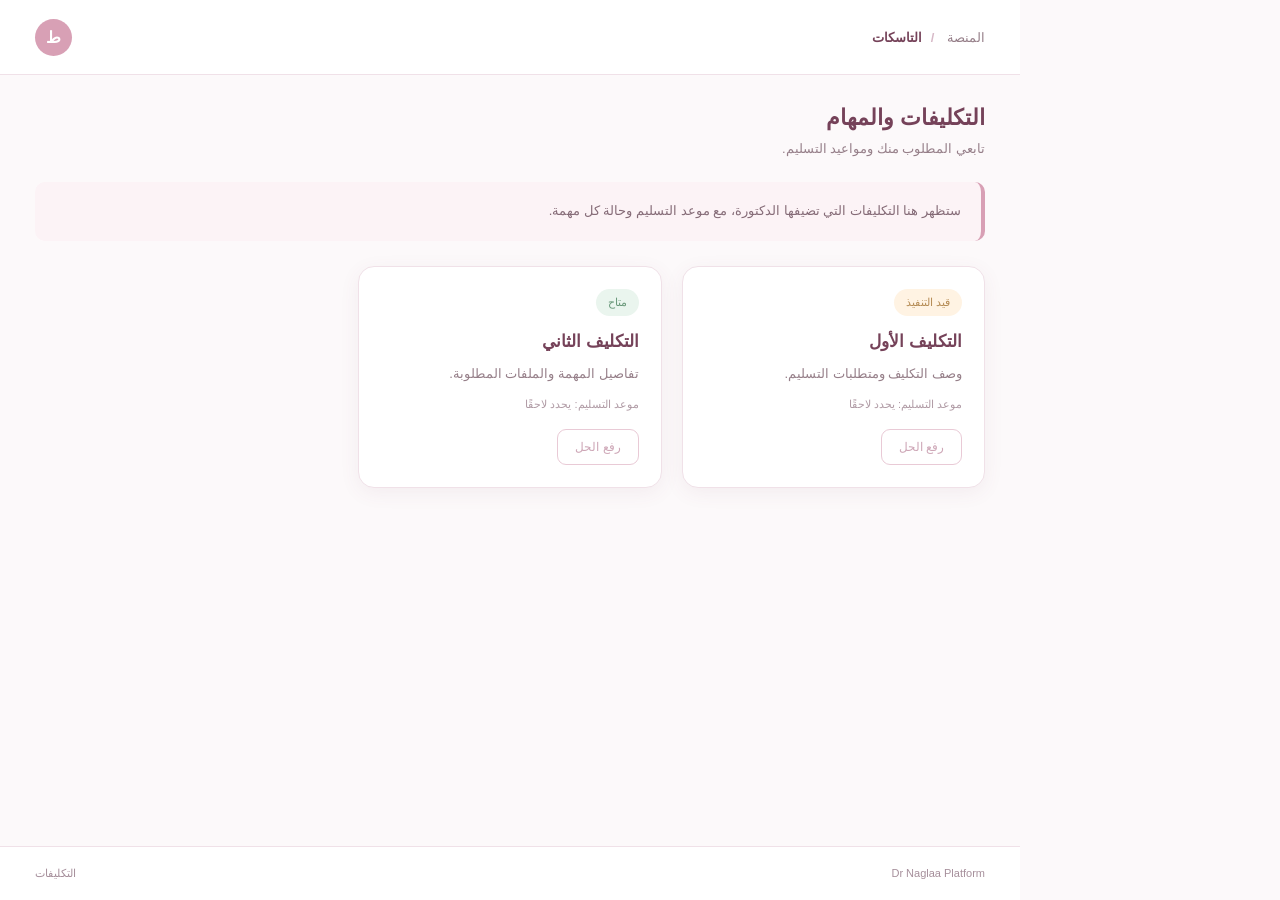
==== assignments.html @ 879754ef "start" ====
<!DOCTYPE html>
<html lang="ar" dir="rtl">
<head>
  <meta charset="UTF-8">
  <meta name="viewport" content="width=device-width, initial-scale=1.0">
  <title>التاسكات | Dr Naglaa</title>
  <link rel="stylesheet" href="style.css">
</head>
<body>
<div class="app-shell">

  <div class="mobile-overlay" id="mobileOverlay"></div>
  <main class="main-area">
    <header class="topbar">
      <button class="menu-toggle" id="menuToggle">☰</button>
      <div class="breadcrumb">المنصة <b>/</b><strong id="currentPageName">التاسكات</strong></div>
      <div class="topbar-actions"><div class="top-avatar">ط</div></div>
    </header>

    <div class="page-content">
      <div class="section-heading">
        <div>
          <h2>التكليفات والمهام</h2>
          <p>تابعي المطلوب منك ومواعيد التسليم.</p>
        </div>
      </div>

      <div class="notice">ستظهر هنا التكليفات التي تضيفها الدكتورة، مع موعد التسليم وحالة كل مهمة.</div>

      <div class="content-grid">
        <div class="item-card">
          <span class="status pending">قيد التنفيذ</span>
          <h3>التكليف الأول</h3>
          <p>وصف التكليف ومتطلبات التسليم.</p>
          <span class="item-meta">موعد التسليم: يحدد لاحقًا</span>
          <button class="outline-button" disabled>رفع الحل</button>
        </div>
        <div class="item-card">
          <span class="status open">متاح</span>
          <h3>التكليف الثاني</h3>
          <p>تفاصيل المهمة والملفات المطلوبة.</p>
          <span class="item-meta">موعد التسليم: يحدد لاحقًا</span>
          <button class="outline-button" disabled>رفع الحل</button>
        </div>
      </div>
    </div>
    <footer><span>Dr Naglaa Platform</span><span>التكليفات</span></footer>
  </main>
</div>
<script src="script.js"></script>
</body>
</html>
---- style.css ----
:root {
    --pink: #D8A0B5;
    --pink-light: #F8E8EF;
    --pink-soft: #FCF3F6;
    --pink-dark: #A65F7C;
    --burgundy: #754259;
    --text: #59434D;
    --muted: #967F89;
    --white: #FFFFFF;
    --border: #F0E1E8;
    --shadow: 0 5px 20px rgba(130, 75, 100, 0.07);
}

* {
    margin: 0;
    padding: 0;
    box-sizing: border-box;
}

body {
    font-family: "Segoe UI", Tahoma, Arial, sans-serif;
    background: #FCF9FA;
    color: var(--text);
    direction: rtl;
}

a {
    text-decoration: none;
    color: inherit;
}

button {
    font-family: inherit;
    cursor: pointer;
}

/* APP LAYOUT */

.app-shell {
    display: flex;
    min-height: 100vh;
}

/* SIDEBAR */

.sidebar {
    width: 260px;
    min-width: 260px;
    background: var(--white);
    border-left: 1px solid var(--border);
    padding: 25px 18px;
    display: flex;
    flex-direction: column;
    position: fixed;
    right: 0;
    top: 0;
    bottom: 0;
    z-index: 1000;
    overflow-y: auto;
    transition: transform 0.3s ease;
}

.brand {
    display: flex;
    align-items: center;
    gap: 12px;
    padding: 5px 8px 25px;
    border-bottom: 1px solid var(--border);
}

.brand-mark {
    width: 43px;
    height: 43px;
    background: var(--pink-light);
    color: var(--pink-dark);
    border-radius: 13px;
    display: grid;
    place-items: center;
    font-size: 23px;
    font-weight: bold;
}

.brand h1 {
    color: var(--burgundy);
    font-size: 18px;
}

.brand p {
    color: var(--muted);
    font-size: 11px;
    margin-top: 4px;
}

.profile-mini {
    display: flex;
    align-items: center;
    gap: 12px;
    background: var(--pink-soft);
    padding: 14px;
    border-radius: 14px;
    margin: 22px 0;
}

.avatar,
.top-avatar {
    width: 40px;
    height: 40px;
    background: var(--pink);
    color: white;
    border-radius: 50%;
    display: grid;
    place-items: center;
    font-weight: bold;
}

.profile-mini strong,
.profile-mini span {
    display: block;
    font-size: 12px;
}

.profile-mini span {
    color: var(--muted);
    margin-top: 5px;
}

.menu-caption {
    font-size: 11px;
    color: #B69BA7;
    margin: 5px 10px 12px;
}

.nav-menu {
    display: flex;
    flex-direction: column;
    gap: 7px;
}

.nav-link {
    display: flex;
    align-items: center;
    gap: 13px;
    padding: 13px 14px;
    border-radius: 11px;
    color: #826D77;
    font-size: 14px;
    transition: 0.25s ease;
}

.nav-link span {
    font-size: 19px;
    width: 22px;
    text-align: center;
}

.nav-link:hover,
.nav-link.active {
    background: var(--pink-light);
    color: var(--pink-dark);
}

.nav-link.active {
    font-weight: bold;
    border-right: 3px solid var(--pink-dark);
}

.sidebar-bottom {
    margin-top: auto;
    padding-top: 25px;
}

.help-card {
    background: var(--pink-soft);
    padding: 17px;
    border-radius: 14px;
    text-align: center;
}

.help-icon {
    font-size: 24px;
    color: var(--pink-dark);
    margin-bottom: 8px;
}

.help-card strong {
    font-size: 13px;
    color: var(--burgundy);
}

.help-card p {
    font-size: 11px;
    color: var(--muted);
    line-height: 1.8;
    margin-top: 7px;
}

/* MAIN AREA */

.main-area {
    flex: 1;
    min-width: 0;
    margin-right: 260px;
    display: flex;
    flex-direction: column;
    min-height: 100vh;
}

/* TOPBAR */

.topbar {
    height: 75px;
    background: white;
    border-bottom: 1px solid var(--border);
    display: flex;
    align-items: center;
    justify-content: space-between;
    padding: 0 35px;
    position: sticky;
    top: 0;
    z-index: 100;
}

.breadcrumb {
    color: var(--muted);
    font-size: 13px;
}

.breadcrumb b {
    margin: 0 9px;
    color: #D7B9C7;
}

.breadcrumb strong {
    color: var(--burgundy);
}

.topbar-actions {
    display: flex;
    align-items: center;
    gap: 15px;
}

.icon-button {
    border: none;
    background: var(--pink-soft);
    color: var(--pink-dark);
    width: 38px;
    height: 38px;
    border-radius: 50%;
    font-size: 19px;
}

.top-avatar {
    width: 37px;
    height: 37px;
}

.menu-toggle {
    display: none;
    border: none;
    background: var(--pink-light);
    color: var(--pink-dark);
    width: 40px;
    height: 40px;
    border-radius: 10px;
    font-size: 21px;
}

.mobile-overlay {
    display: none;
}

/* PAGE CONTENT */

.page-content {
    width: 100%;
    max-width: 1500px;
    padding: 30px 35px;
    margin: 0 auto;
    flex: 1;
}

/* WELCOME BANNER */

.welcome-banner {
    background: linear-gradient(135deg, #F8E8F1, #FCEFF4);
    padding: 35px 40px;
    border-radius: 20px;
    display: flex;
    align-items: center;
    justify-content: space-between;
    margin-bottom: 30px;
    position: relative;
    overflow: hidden;
    border: 1px solid var(--border);
    box-shadow: var(--shadow);
}

.welcome-banner .eyebrow {
    color: var(--pink-dark);
    font-size: 12px;
    font-weight: bold;
    letter-spacing: 2px;
    display: block;
    margin-bottom: 12px;
}

.welcome-banner h2 {
    color: var(--burgundy);
    font-size: 27px;
    margin-bottom: 12px;
}

.welcome-banner p {
    color: #8C6878;
    font-size: 15px;
    line-height: 1.8;
}

.banner-decoration {
    font-size: 85px;
    color: var(--pink);
    animation: flowerFloat 3s ease-in-out infinite;
}

@keyframes flowerFloat {
    0%, 100% {
        transform: translateY(0);
    }
    50% {
        transform: translateY(-8px);
    }
}

/* SECTION HEADING */

.section-heading {
    display: flex;
    align-items: center;
    justify-content: space-between;
    gap: 15px;
    margin-bottom: 22px;
}

.section-heading h2 {
    font-size: 22px;
    color: var(--burgundy);
    margin-bottom: 7px;
}

.section-heading p {
    font-size: 13px;
    color: var(--muted);
    line-height: 1.7;
}

/* STATS */

.stats-grid {
    display: grid;
    grid-template-columns: repeat(4, 1fr);
    gap: 18px;
    margin-bottom: 30px;
}

.stat-card {
    background: white;
    border: 1px solid var(--border);
    border-radius: 16px;
    padding: 22px;
    display: flex;
    align-items: center;
    gap: 15px;
    box-shadow: var(--shadow);
    transition: 0.3s;
}

.stat-card:hover {
    transform: translateY(-4px);
}

.stat-icon {
    width: 48px;
    height: 48px;
    border-radius: 13px;
    display: grid;
    place-items: center;
    font-size: 23px;
}

.pink { background: #F8E8EF; color: #B76F90; }
.peach { background: #FCEDE6; color: #C58C78; }
.mauve { background: #F1E8F2; color: #98759E; }
.cream { background: #F8F1E5; color: #B69A67; }

.stat-card small {
    color: var(--muted);
    font-size: 12px;
}

.stat-card h2 {
    color: var(--burgundy);
    font-size: 25px;
    margin-top: 5px;
}

/* HOME COLUMNS */

.home-columns {
    display: grid;
    grid-template-columns: 1.2fr 1fr;
    gap: 20px;
}

.panel,
.item-card,
.profile-card {
    background: white;
    border: 1px solid var(--border);
    border-radius: 16px;
    padding: 22px;
    box-shadow: var(--shadow);
}

.panel-heading {
    display: flex;
    justify-content: space-between;
    align-items: center;
    margin-bottom: 22px;
}

.panel-heading h3 {
    color: var(--burgundy);
    font-size: 17px;
}

.panel-heading p {
    color: var(--muted);
    font-size: 12px;
    margin-top: 6px;
}

.soft-tag {
    background: var(--pink-light);
    color: var(--pink-dark);
    padding: 7px 13px;
    border-radius: 20px;
    font-size: 11px;
}

.announcement {
    display: flex;
    gap: 13px;
    background: var(--pink-soft);
    padding: 16px;
    border-radius: 12px;
}

.announcement-icon {
    font-size: 24px;
}

.announcement strong {
    color: var(--burgundy);
    font-size: 14px;
}

.announcement p {
    color: var(--muted);
    font-size: 12px;
    line-height: 1.8;
    margin-top: 7px;
}

.quick-link {
    display: flex;
    align-items: center;
    gap: 12px;
    padding: 13px 5px;
    border-bottom: 1px solid var(--border);
    font-size: 13px;
    transition: 0.2s;
}

.quick-link:hover {
    color: var(--pink-dark);
    padding-right: 10px;
}

.quick-link span {
    color: var(--pink-dark);
    font-size: 20px;
}

.quick-link i {
    margin-right: auto;
    font-style: normal;
    color: var(--pink);
}

/* NOTICE */

.notice {
    background: var(--pink-soft);
    border-right: 4px solid var(--pink);
    padding: 17px 20px;
    border-radius: 10px;
    color: #856B77;
    font-size: 13px;
    line-height: 1.9;
    margin-bottom: 25px;
}

/* CONTENT GRID */

.content-grid {
    display: grid;
    grid-template-columns: repeat(3, 1fr);
    gap: 20px;
}

.item-card {
    transition: 0.3s;
}

.item-card:hover {
    transform: translateY(-4px);
}

.item-card h3 {
    color: var(--burgundy);
    font-size: 17px;
    margin: 15px 0 10px;
}

.item-card p {
    color: var(--muted);
    font-size: 13px;
    line-height: 1.8;
    margin-bottom: 13px;
}

.file-badge {
    width: 48px;
    height: 48px;
    border-radius: 12px;
    display: grid;
    place-items: center;
    font-weight: bold;
    font-size: 13px;
}

.file-badge.pdf {
    background: #FCE9EC;
    color: #C47A8A;
}

.file-badge.ppt {
    background: #F9EEE5;
    color: #C38C64;
}

.file-badge.video {
    background: #F0E8F4;
    color: #9674A4;
}

.item-meta {
    display: block;
    color: #B09BA5;
    font-size: 11px;
    margin-bottom: 18px;
}

/* BUTTONS */

.outline-button,
.primary-button {
    padding: 10px 17px;
    border-radius: 9px;
    font-size: 12px;
    transition: 0.25s;
}

.outline-button {
    background: white;
    border: 1px solid var(--pink);
    color: var(--pink-dark);
}

.outline-button:hover:not(:disabled) {
    background: var(--pink-light);
}

.primary-button {
    background: var(--pink-dark);
    border: 1px solid var(--pink-dark);
    color: white;
}

.primary-button:hover {
    background: var(--burgundy);
}

button:disabled {
    opacity: 0.55;
    cursor: not-allowed;
}

/* STATUS */

.status {
    display: inline-block;
    padding: 7px 12px;
    border-radius: 20px;
    font-size: 11px;
}

.status.pending {
    background: #FFF3E3;
    color: #B58B54;
}

.status.open {
    background: #EAF5EE;
    color: #689879;
}

/* EMPTY STATE */

.empty-state {
    background: white;
    border: 1px dashed #E8C9D7;
    border-radius: 17px;
    text-align: center;
    padding: 60px 20px;
}

.empty-state > div {
    font-size: 48px;
    color: var(--pink);
    margin-bottom: 15px;
}

.empty-state h3 {
    color: var(--burgundy);
    font-size: 18px;
    margin-bottom: 10px;
}

.empty-state p {
    color: var(--muted);
    font-size: 13px;
}

/* PROFILE */

.profile-card {
    display: flex;
    align-items: center;
    gap: 25px;
    margin-bottom: 25px;
}

.large-avatar {
    width: 85px;
    height: 85px;
    border-radius: 50%;
    background: var(--pink-light);
    color: var(--pink-dark);
    display: grid;
    place-items: center;
    font-size: 35px;
}

.profile-card h3 {
    color: var(--burgundy);
    margin-bottom: 10px;
}

.profile-card p {
    color: var(--muted);
    font-size: 13px;
    margin-top: 7px;
}

/* FOOTER */

footer {
    display: flex;
    justify-content: space-between;
    padding: 20px 35px;
    border-top: 1px solid var(--border);
    background: white;
    color: #A68F9B;
    font-size: 11px;
}

/* RESPONSIVE */

@media (max-width: 1100px) {
    .stats-grid {
        grid-template-columns: repeat(2, 1fr);
    }

    .content-grid {
        grid-template-columns: repeat(2, 1fr);
    }
}

@media (max-width: 768px) {

    .sidebar {
        transform: translateX(100%);
        width: 270px;
        min-width: 270px;
    }

    .sidebar.open {
        transform: translateX(0);
    }

    .main-area {
        margin-right: 0;
        width: 100%;
    }

    .topbar {
        height: 65px;
        padding: 0 15px;
        gap: 12px;
    }

    .menu-toggle {
        display: block;
    }

    .breadcrumb {
        font-size: 11px;
        flex: 1;
    }

    .mobile-overlay.show {
        display: block;
        position: fixed;
        inset: 0;
        background: rgba(50, 30, 40, 0.35);
        z-index: 900;
    }

    .page-content {
        padding: 20px 15px;
    }

    .welcome-banner {
        padding: 25px 20px;
    }

    .welcome-banner h2 {
        font-size: 21px;
    }

    .welcome-banner p {
        font-size: 12px;
    }

    .banner-decoration {
        font-size: 55px;
    }

    .home-columns {
        grid-template-columns: 1fr;
    }

    .content-grid {
        grid-template-columns: 1fr;
    }

    .stats-grid {
        gap: 10px;
    }

    .stat-card {
        padding: 15px 10px;
        gap: 9px;
    }

    .stat-icon {
        width: 38px;
        height: 38px;
        font-size: 18px;
    }

    .stat-card h2 {
        font-size: 21px;
    }

    .section-heading h2 {
        font-size: 19px;
    }

    footer {
        padding: 17px 15px;
        font-size: 10px;
    }
}

@media (max-width: 380px) {
    .welcome-banner h2 {
        font-size: 18px;
    }

    .banner-decoration {
        font-size: 40px;
    }

    .stat-card {
        flex-direction: column;
        align-items: flex-start;
    }
}
/* إصلاح عرض الصفحة وتوزيع المساحات */

html,
body {
  width: 100%;
  min-height: 100%;
  margin: 0;
  overflow-x: hidden;
}

.app-shell {
  width: 100%;
  min-height: 100vh;
  display: flex;
}

.sidebar {
  flex: 0 0 265px;
  width: 265px;
}

.main-area {
  flex: 1 1 0;
  width: 0;
  min-width: 0;
}

.page-content {
  width: 100%;
  max-width: 1200px;
  margin: 0 auto;
}

@media (max-width: 700px) {
  .sidebar {
    flex: none;
    width: 265px;
  }

  .main-area {
    width: 100%;
  }
}

/* ===== Login Page ===== */

.login-body {
  min-height: 100vh;
  display: flex;
  justify-content: center;
  align-items: center;
  padding: 30px 15px;
  background:
    radial-gradient(circle at top right, #f8e9ed, transparent 35%),
    radial-gradient(circle at bottom left, #f5e8e4, transparent 35%),
    #fbf7f6;
}

.login-container {
  width: 100%;
  max-width: 440px;
  background: #fff;
  border: 1px solid var(--border);
  border-radius: 25px;
  padding: 35px;
  text-align: center;
  position: relative;
  overflow: hidden;
  box-shadow: 0 15px 45px rgba(112, 75, 89, .09);
}

.login-decoration {
  position: absolute;
  top: 5px;
  left: 15px;
  font-size: 65px;
  color: #f8e9ed;
}

.login-logo {
  width: 58px;
  height: 58px;
  margin: 0 auto 15px;
  display: grid;
  place-items: center;
  border-radius: 19px;
  background: linear-gradient(135deg, var(--burgundy), var(--pink-500));
  color: white;
  font-size: 28px;
  font-weight: 800;
}

.login-eyebrow {
  color: var(--pink-500);
  font-size: 10px;
  font-weight: 800;
  letter-spacing: 2px;
}

.login-container h1 {
  color: var(--burgundy);
  font-size: 25px;
  margin: 12px 0 5px;
}

.login-subtitle {
  color: var(--muted);
  font-size: 12px;
  margin: 0 0 28px;
}

.form-label {
  display: block;
  text-align: right;
  color: var(--burgundy);
  font-size: 12px;
  font-weight: 700;
  margin: 17px 0 8px;
}

.role-options {
  display: grid;
  grid-template-columns: 1fr 1fr;
  gap: 10px;
}

.role-option {
  cursor: pointer;
}

.role-option input {
  position: absolute;
  opacity: 0;
}

.role-option span {
  display: block;
  padding: 13px 8px;
  border: 1px solid var(--border);
  border-radius: 12px;
  color: var(--text);
  background: #fff;
  font-size: 13px;
  transition: .2s;
}

.role-option input:checked + span {
  background: var(--pink-100);
  border-color: var(--pink-300);
  color: var(--burgundy);
  font-weight: 700;
}

.login-input {
  width: 100%;
  height: 47px;
  border: 1px solid var(--border);
  border-radius: 11px;
  outline: none;
  padding: 0 13px;
  font-family: inherit;
  font-size: 12px;
  color: var(--text);
  background: #fffdfd;
}

.login-input:focus {
  border-color: var(--pink-500);
  box-shadow: 0 0 0 3px rgba(189, 130, 149, .10);
}

.login-options {
  display: flex;
  justify-content: space-between;
  align-items: center;
  gap: 8px;
  margin: 15px 0 20px;
  font-size: 10px;
  color: var(--muted);
}

.login-options a,
.signup-text a {
  color: var(--pink-500);
  text-decoration: none;
  font-weight: 700;
}

.login-button {
  width: 100%;
  padding: 13px;
  border: 0;
  border-radius: 12px;
  background: var(--burgundy);
  color: white;
  font-family: inherit;
  font-size: 13px;
  font-weight: 700;
  cursor: pointer;
  transition: .2s;
}

.login-button:hover {
  background: var(--pink-500);
  transform: translateY(-2px);
}

.login-message {
  color: var(--burgundy);
  font-size: 11px;
  line-height: 1.8;
}

.login-divider {
  height: 1px;
  background: var(--border);
  margin: 23px 0 17px;
}

.signup-text {
  color: var(--muted);
  font-size: 11px;
}

.back-home {
  display: inline-block;
  margin-top: 13px;
  color: var(--burgundy);
  font-size: 11px;
  text-decoration: none;
}

.login-footer {
  color: #b7a6ad;
  font-size: 9px;
  margin-top: 27px;
}

@media (max-width: 480px) {
  .login-container {
    padding: 28px 20px;
  }
}
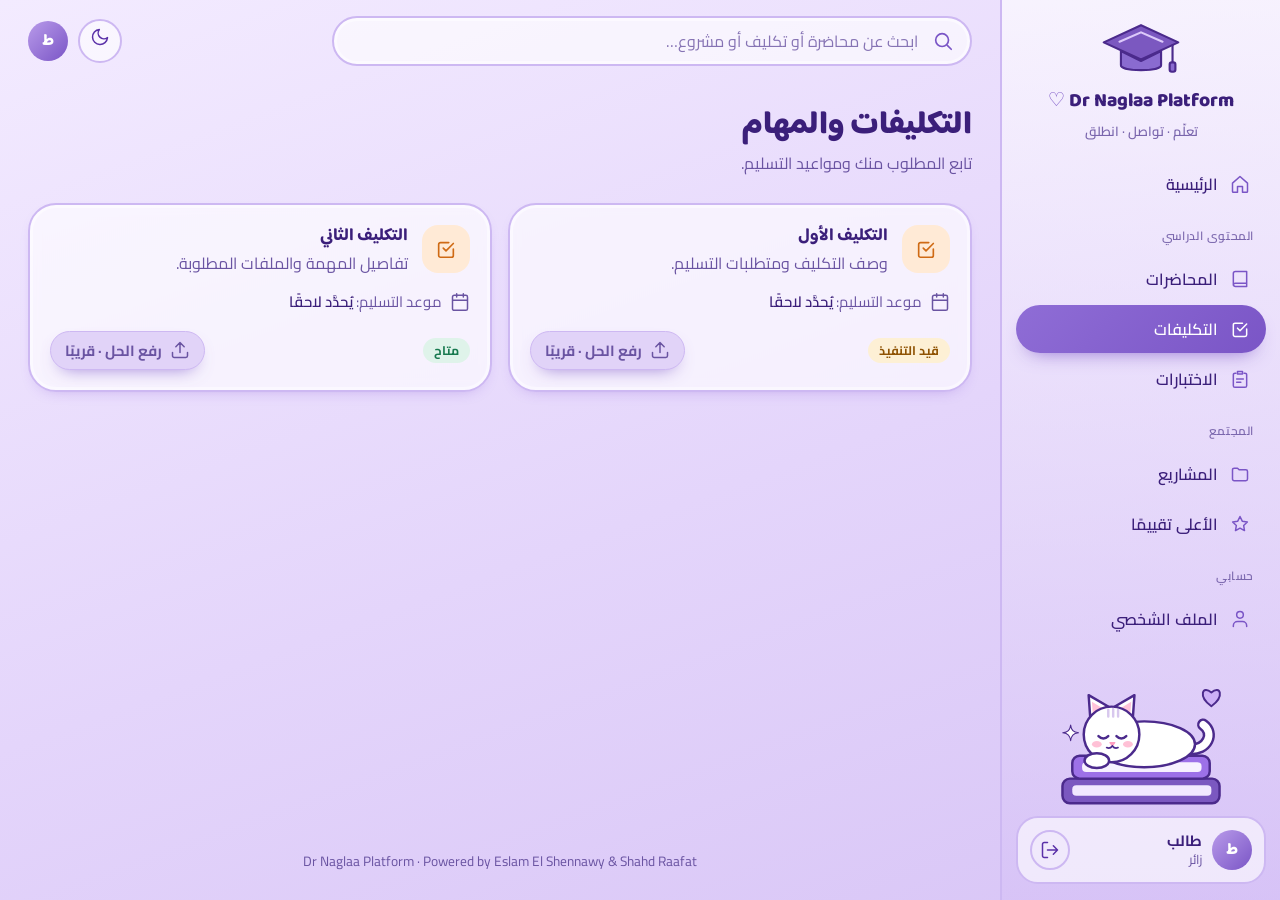
==== commit 1d33ccbb: "fourth" ====
--- a/assignments.html
+++ b/assignments.html
@@ -1,54 +1,62 @@
-<!DOCTYPE html>
+<!doctype html>
 <html lang="ar" dir="rtl">
 <head>
-  <meta charset="UTF-8">
-  <meta name="viewport" content="width=device-width, initial-scale=1.0">
-  <title>التاسكات | Dr Naglaa</title>
-  <link rel="stylesheet" href="style.css">
+<meta charset="utf-8">
+<meta name="viewport" content="width=device-width, initial-scale=1">
+<meta name="theme-color" content="#d8c5f6">
+<meta name="description" content="منصة أ.د نجلاء خفاجي التعليمية: المحاضرات والتكليفات والمشاريع والاختبارات في مكان واحد.">
+<title>التكليفات | Dr Naglaa Platform</title>
+<script>try{var t=localStorage.getItem("dn_theme");if(t==="dark"||t==="light")document.documentElement.setAttribute("data-theme",t)}catch(e){}</script>
+<link rel="preconnect" href="https://fonts.googleapis.com">
+<link rel="preconnect" href="https://fonts.gstatic.com" crossorigin>
+<link rel="stylesheet" href="https://fonts.googleapis.com/css2?family=Baloo+Bhaijaan+2:wght@600;700;800&family=Cairo:wght@400;500;600;700&display=swap">
+<link rel="stylesheet" href="style.css">
+<script src="script.js" defer></script>
 </head>
-<body>
-<div class="app-shell">
+<body data-page="assignments">
+<svg width="0" height="0" style="position:absolute" aria-hidden="true" focusable="false"><symbol id="i-home" viewBox="0 0 24 24" fill="none" stroke="currentColor" stroke-width="1.8" stroke-linecap="round" stroke-linejoin="round"><path d="M3 11l9-8 9 8v10a1 1 0 0 1-1 1h-5v-7H9v7H4a1 1 0 0 1-1-1z"/></symbol><symbol id="i-book" viewBox="0 0 24 24" fill="none" stroke="currentColor" stroke-width="1.8" stroke-linecap="round" stroke-linejoin="round"><path d="M4 19.5A2.5 2.5 0 0 1 6.5 17H20V3H6.5A2.5 2.5 0 0 0 4 5.5z M20 17v4H6.5A2.5 2.5 0 0 1 4 18.5"/></symbol><symbol id="i-check" viewBox="0 0 24 24" fill="none" stroke="currentColor" stroke-width="1.8" stroke-linecap="round" stroke-linejoin="round"><path d="M9 11l3 3 8-8 M20 12v7a2 2 0 0 1-2 2H6a2 2 0 0 1-2-2V7a2 2 0 0 1 2-2h9"/></symbol><symbol id="i-folder" viewBox="0 0 24 24" fill="none" stroke="currentColor" stroke-width="1.8" stroke-linecap="round" stroke-linejoin="round"><path d="M3 7a2 2 0 0 1 2-2h4l2 2h8a2 2 0 0 1 2 2v9a2 2 0 0 1-2 2H5a2 2 0 0 1-2-2z"/></symbol><symbol id="i-clipboard" viewBox="0 0 24 24" fill="none" stroke="currentColor" stroke-width="1.8" stroke-linecap="round" stroke-linejoin="round"><path d="M9 3h6v3H9z M7 5H6a2 2 0 0 0-2 2v13a2 2 0 0 0 2 2h12a2 2 0 0 0 2-2V7a2 2 0 0 0-2-2h-1 M8 12h8 M8 16h5"/></symbol><symbol id="i-star" viewBox="0 0 24 24" fill="none" stroke="currentColor" stroke-width="1.8" stroke-linecap="round" stroke-linejoin="round"><path d="M12 3l2.7 5.6 6.1.9-4.4 4.3 1 6.1L12 17l-5.4 2.9 1-6.1L3.2 9.5l6.1-.9z"/></symbol><symbol id="i-user" viewBox="0 0 24 24" fill="none" stroke="currentColor" stroke-width="1.8" stroke-linecap="round" stroke-linejoin="round"><path d="M20 21v-1a5 5 0 0 0-5-5H9a5 5 0 0 0-5 5v1 M12 11a4 4 0 1 0 0-8 4 4 0 0 0 0 8"/></symbol><symbol id="i-menu" viewBox="0 0 24 24" fill="none" stroke="currentColor" stroke-width="1.8" stroke-linecap="round" stroke-linejoin="round"><path d="M4 6h16 M4 12h16 M4 18h16"/></symbol><symbol id="i-plus" viewBox="0 0 24 24" fill="none" stroke="currentColor" stroke-width="1.8" stroke-linecap="round" stroke-linejoin="round"><path d="M12 5v14 M5 12h14"/></symbol><symbol id="i-logout" viewBox="0 0 24 24" fill="none" stroke="currentColor" stroke-width="1.8" stroke-linecap="round" stroke-linejoin="round"><path d="M9 21H5a2 2 0 0 1-2-2V5a2 2 0 0 1 2-2h4 M16 17l5-5-5-5 M21 12H9"/></symbol><symbol id="i-play" viewBox="0 0 24 24" fill="none" stroke="currentColor" stroke-width="1.8" stroke-linecap="round" stroke-linejoin="round"><path d="M6 4l14 8-14 8z"/></symbol><symbol id="i-arrow" viewBox="0 0 24 24" fill="none" stroke="currentColor" stroke-width="1.8" stroke-linecap="round" stroke-linejoin="round"><path d="M19 12H5 M11 6l-6 6 6 6"/></symbol><symbol id="i-file" viewBox="0 0 24 24" fill="none" stroke="currentColor" stroke-width="1.8" stroke-linecap="round" stroke-linejoin="round"><path d="M14 3H7a2 2 0 0 0-2 2v14a2 2 0 0 0 2 2h10a2 2 0 0 0 2-2V8z M14 3v5h5 M9 13h6 M9 17h4"/></symbol><symbol id="i-slides" viewBox="0 0 24 24" fill="none" stroke="currentColor" stroke-width="1.8" stroke-linecap="round" stroke-linejoin="round"><path d="M3 4h18v12H3z M12 16v4 M8 20h8"/></symbol><symbol id="i-moon" viewBox="0 0 24 24" fill="none" stroke="currentColor" stroke-width="1.8" stroke-linecap="round" stroke-linejoin="round"><path d="M21 12.8A9 9 0 1 1 11.2 3a7 7 0 0 0 9.8 9.8z"/></symbol><symbol id="i-sun" viewBox="0 0 24 24" fill="none" stroke="currentColor" stroke-width="1.8" stroke-linecap="round" stroke-linejoin="round"><path d="M12 17a5 5 0 1 0 0-10 5 5 0 0 0 0 10z M12 1v2 M12 21v2 M4.2 4.2l1.4 1.4 M18.4 18.4l1.4 1.4 M1 12h2 M21 12h2 M4.2 19.8l1.4-1.4 M18.4 5.6l1.4-1.4"/></symbol><symbol id="i-calendar" viewBox="0 0 24 24" fill="none" stroke="currentColor" stroke-width="1.8" stroke-linecap="round" stroke-linejoin="round"><path d="M5 4h14a2 2 0 0 1 2 2v14a2 2 0 0 1-2 2H5a2 2 0 0 1-2-2V6a2 2 0 0 1 2-2z M16 2v4 M8 2v4 M3 10h18"/></symbol><symbol id="i-clock" viewBox="0 0 24 24" fill="none" stroke="currentColor" stroke-width="1.8" stroke-linecap="round" stroke-linejoin="round"><path d="M12 22a10 10 0 1 0 0-20 10 10 0 0 0 0 20z M12 6v6l4 2"/></symbol><symbol id="i-upload" viewBox="0 0 24 24" fill="none" stroke="currentColor" stroke-width="1.8" stroke-linecap="round" stroke-linejoin="round"><path d="M21 15v4a2 2 0 0 1-2 2H5a2 2 0 0 1-2-2v-4 M17 8l-5-5-5 5 M12 3v12"/></symbol><symbol id="i-award" viewBox="0 0 24 24" fill="none" stroke="currentColor" stroke-width="1.8" stroke-linecap="round" stroke-linejoin="round"><path d="M12 15a7 7 0 1 0 0-14 7 7 0 0 0 0 14z M8.2 13.9L7 23l5-3 5 3-1.2-9.1"/></symbol><symbol id="i-bell" viewBox="0 0 24 24" fill="none" stroke="currentColor" stroke-width="1.8" stroke-linecap="round" stroke-linejoin="round"><path d="M18 8a6 6 0 0 0-12 0c0 7-3 9-3 9h18s-3-2-3-9 M13.7 21a2 2 0 0 1-3.4 0"/></symbol><symbol id="i-camera" viewBox="0 0 24 24" fill="none" stroke="currentColor" stroke-width="1.8" stroke-linecap="round" stroke-linejoin="round"><path d="M23 19a2 2 0 0 1-2 2H3a2 2 0 0 1-2-2V8a2 2 0 0 1 2-2h4l2-3h6l2 3h4a2 2 0 0 1 2 2z M12 17a4 4 0 1 0 0-8 4 4 0 0 0 0 8"/></symbol><symbol id="i-search" viewBox="0 0 24 24" fill="none" stroke="currentColor" stroke-width="1.8" stroke-linecap="round" stroke-linejoin="round"><circle cx="11" cy="11" r="7"/><path d="M21 21l-4.3-4.3"/></symbol><symbol id="i-bolt" viewBox="0 0 24 24" fill="none" stroke="currentColor" stroke-width="1.8" stroke-linecap="round" stroke-linejoin="round"><path d="M13 2 4 14h7l-1 8 9-12h-7z"/></symbol><symbol id="i-chevron" viewBox="0 0 24 24" fill="none" stroke="currentColor" stroke-width="1.8" stroke-linecap="round" stroke-linejoin="round"><path d="M15 6l-6 6 6 6"/></symbol></svg>
+<a class="skip-link" href="#main">تخطَّ إلى المحتوى</a>
+<div class="shell">
+  <aside class="sidebar" id="sidebar" aria-label="القائمة الرئيسية">
+    <div class="brand"><div class="brand-art" data-art="cap" aria-hidden="true"></div><div class="brand-name">Dr Naglaa Platform <span class="heart" aria-hidden="true">♡</span></div><div class="brand-sub">تعلّم · تواصل · انطلق</div></div>
+    <nav aria-label="أقسام المنصة">
+<a class="nav-link" href="home.html"><svg class="icon" aria-hidden="true"><use href="#i-home"/></svg><span>الرئيسية</span></a>
+<div class="nav-label">المحتوى الدراسي</div>
+<a class="nav-link" href="lectures.html"><svg class="icon" aria-hidden="true"><use href="#i-book"/></svg><span>المحاضرات</span></a>
+<a class="nav-link" href="assignments.html" aria-current="page"><svg class="icon" aria-hidden="true"><use href="#i-check"/></svg><span>التكليفات</span></a>
+<a class="nav-link" href="quizzes.html"><svg class="icon" aria-hidden="true"><use href="#i-clipboard"/></svg><span>الاختبارات</span></a>
+<div class="nav-label">المجتمع</div>
+<a class="nav-link" href="projects.html"><svg class="icon" aria-hidden="true"><use href="#i-folder"/></svg><span>المشاريع</span></a>
+<a class="nav-link" href="ratings.html"><svg class="icon" aria-hidden="true"><use href="#i-star"/></svg><span>الأعلى تقييمًا</span></a>
+<div class="nav-label">حسابي</div>
+<a class="nav-link" href="profile.html"><svg class="icon" aria-hidden="true"><use href="#i-user"/></svg><span>الملف الشخصي</span></a>
+    </nav>
+    <div class="side-art" data-art="cat" aria-hidden="true"></div>
+    <div class="side-user">
+      <span class="avatar" id="sbAvatar" aria-hidden="true">ط</span>
+      <div class="who"><b id="sbName">طالب</b><small id="sbCode">زائر</small></div>
+      <button class="icon-btn" id="logoutBtn" type="button" aria-label="تسجيل الخروج" title="تسجيل الخروج"><svg class="icon" aria-hidden="true"><use href="#i-logout"/></svg></button>
+    </div>
+  </aside>
+  <div class="overlay" id="overlay"></div>
+  <div class="main-col">
+    <header class="topbar">
+      <button class="icon-btn menu-btn" id="menuBtn" type="button" aria-label="فتح القائمة" aria-controls="sidebar" aria-expanded="false"><svg class="icon" aria-hidden="true"><use href="#i-menu"/></svg></button>
+      <nav class="crumbs" aria-label="مسار الصفحة"><a href="home.html">المنصة</a><svg class="icon" aria-hidden="true"><use href="#i-chevron"/></svg><b aria-current="page">التكليفات</b></nav>
+      <div class="search" id="searchBox" role="search"><svg class="icon s-ico" aria-hidden="true"><use href="#i-search"/></svg><input type="search" placeholder="ابحث عن محاضرة أو تكليف أو مشروع…" aria-label="بحث" autocomplete="off"><ul class="search-results" hidden></ul></div>
+      <div class="top-actions">
+        <button class="icon-btn theme-btn" id="themeBtn" type="button" aria-label="تبديل الوضع الداكن" title="تبديل الوضع الداكن"><span class="moon"><svg class="icon" aria-hidden="true"><use href="#i-moon"/></svg></span><span class="sun"><svg class="icon" aria-hidden="true"><use href="#i-sun"/></svg></span></button>
+        <a class="avatar" id="topAvatar" href="profile.html" aria-label="الملف الشخصي">ط</a>
+      </div>
+    </header>
+    <main id="main">
+<div class="page-head"><h1>التكليفات والمهام</h1><p>تابع المطلوب منك ومواعيد التسليم.</p></div>
+<div id="view" aria-live="polite"></div>
+      <noscript><p class="card">يحتاج الموقع إلى تفعيل JavaScript لعرض المحتوى.</p></noscript>
+    </main>
+    <footer class="site-foot">Dr Naglaa Platform · Powered by Eslam El Shennawy &amp; Shahd Raafat</footer>
+  </div>
+</div>
 
-  <div class="mobile-overlay" id="mobileOverlay"></div>
-  <main class="main-area">
-    <header class="topbar">
-      <button class="menu-toggle" id="menuToggle">☰</button>
-      <div class="breadcrumb">المنصة <b>/</b><strong id="currentPageName">التاسكات</strong></div>
-      <div class="topbar-actions"><div class="top-avatar">ط</div></div>
-    </header>
-
-    <div class="page-content">
-      <div class="section-heading">
-        <div>
-          <h2>التكليفات والمهام</h2>
-          <p>تابعي المطلوب منك ومواعيد التسليم.</p>
-        </div>
-      </div>
-
-      <div class="notice">ستظهر هنا التكليفات التي تضيفها الدكتورة، مع موعد التسليم وحالة كل مهمة.</div>
-
-      <div class="content-grid">
-        <div class="item-card">
-          <span class="status pending">قيد التنفيذ</span>
-          <h3>التكليف الأول</h3>
-          <p>وصف التكليف ومتطلبات التسليم.</p>
-          <span class="item-meta">موعد التسليم: يحدد لاحقًا</span>
-          <button class="outline-button" disabled>رفع الحل</button>
-        </div>
-        <div class="item-card">
-          <span class="status open">متاح</span>
-          <h3>التكليف الثاني</h3>
-          <p>تفاصيل المهمة والملفات المطلوبة.</p>
-          <span class="item-meta">موعد التسليم: يحدد لاحقًا</span>
-          <button class="outline-button" disabled>رفع الحل</button>
-        </div>
-      </div>
-    </div>
-    <footer><span>Dr Naglaa Platform</span><span>التكليفات</span></footer>
-  </main>
-</div>
-<script src="script.js"></script>
 </body>
-</html>
-
-
+</html>
--- a/style.css
+++ b/style.css
@@ -1,1064 +1,724 @@
+/* Dr Naglaa Platform — design system (RTL, light + dark)
+   Layout: dark indigo sidebar + light workspace; a hero banner opens the dashboard. */
+/* Dr Naglaa Platform — design system v5: soft lavender "kawaii" (RTL, light + dark) */
 :root {
-    --pink: #D8A0B5;
-    --pink-light: #F8E8EF;
-    --pink-soft: #FCF3F6;
-    --pink-dark: #A65F7C;
-    --burgundy: #754259;
-    --text: #59434D;
-    --muted: #967F89;
-    --white: #FFFFFF;
-    --border: #F0E1E8;
-    --shadow: 0 5px 20px rgba(130, 75, 100, 0.07);
-}
-
-* {
-    margin: 0;
-    padding: 0;
-    box-sizing: border-box;
-}
-
+  --font-display: "Baloo Bhaijaan 2", "Cairo", system-ui, sans-serif;
+  --font-body: "Cairo", "IBM Plex Sans Arabic", "Segoe UI", Tahoma, sans-serif;
+
+  --bg: #eadffb;
+  --bg-grad: linear-gradient(160deg, #f3ebff 0%, #e4d5fb 55%, #d8c5f6 100%);
+  --surface: rgba(255, 255, 255, 0.62);
+  --surface-solid: #f8f3ff;
+  --surface-2: #ede2ff;
+  --inner: rgba(255, 255, 255, 0.45);
+  --ink: #3b1f7a;
+  --ink-2: #6a54a2;
+  --line: #cdb8f2;
+  --line-2: #e1d3f8;
+
+  --accent: #7a55c6;
+  --accent-ink: #ffffff;
+  --accent-hover: #6841b3;
+  --accent-soft: #e7d9fc;
+  --accent-text: #5a30a8;
+
+  --side-bg: linear-gradient(180deg, rgba(255, 255, 255, 0.6), rgba(214, 193, 247, 0.6));
+  --side-ink: #3b1f7a;
+  --side-mute: #7a66ad;
+  --side-hover: rgba(122, 85, 198, 0.12);
+  --side-active: linear-gradient(135deg, #8f6dd6, #7a55c6);
+  --hero-a: #25134d;
+  --hero-b: #7a55c6;
+  --hero-c: #b99bea;
+  --hero-bg: linear-gradient(135deg, #cdb4f5, #ecdcff 60%, #d6bff9);
+
+  --ok: #17794f;   --ok-bg: #dff3ea;
+  --warn: #8f5304; --warn-bg: #fdf0d5;
+  --info: #1d6f8a; --info-bg: #dff1f6;
+
+  --c-pdf: #c2255c;  --bg-pdf: #fde4ef;
+  --c-ppt: #cf6a14;  --bg-ppt: #ffead6;
+  --c-vid: #14808a;  --bg-vid: #d9f3f4;
+  --c-quiz: #5468d4; --bg-quiz: #e3e8fc;
+
+  --shadow-sm: 0 6px 16px -10px rgba(106, 47, 200, 0.4);
+  --shadow: 0 16px 34px -16px rgba(106, 47, 200, 0.45);
+  --radius: 18px;
+  --radius-lg: 28px;
+  --sidebar-w: 280px;
+}
+@media (prefers-color-scheme: dark) {
+  :root:not([data-theme="light"]) { --bg: #160f33; --bg-grad: linear-gradient(160deg, #1d1342, #140c2e);
+    --surface: rgba(52, 36, 104, 0.55); --surface-solid: #251b4f; --surface-2: #2f2362; --inner: rgba(255, 255, 255, 0.05);
+    --ink: #f1e8ff; --ink-2: #bba8e6; --line: #4b3b8c; --line-2: #3a2d72;
+    --accent: #a584f2; --accent-ink: #170d3a; --accent-hover: #b99bf6; --accent-soft: #3a2a78; --accent-text: #d8c6ff;
+    --side-bg: linear-gradient(180deg, rgba(42, 28, 90, 0.92), rgba(24, 15, 58, 0.96));
+    --side-ink: #f1e8ff; --side-mute: #b5a2e3; --side-hover: rgba(255, 255, 255, 0.08);
+    --side-active: linear-gradient(135deg, #8f6dd6, #6f4bc0);
+    --hero-bg: linear-gradient(135deg, #3a2480, #5a3aa8 60%, #33206f);
+    --ok: #62d6a3; --ok-bg: #15352a; --warn: #f2b65c; --warn-bg: #3a2b12; --info: #6cc4de; --info-bg: #12313c;
+    --c-pdf: #ff8fb8; --bg-pdf: #3a1530; --c-ppt: #f4a259; --bg-ppt: #3a2610;
+    --c-vid: #55c9d3; --bg-vid: #10323a; --c-quiz: #8fb0ff; --bg-quiz: #1c2a5a;
+    --shadow-sm: 0 6px 16px -10px rgba(0, 0, 0, 0.6); --shadow: 0 16px 34px -16px rgba(0, 0, 0, 0.7);
+    color-scheme: dark; }
+}
+:root[data-theme="dark"] { --bg: #160f33; --bg-grad: linear-gradient(160deg, #1d1342, #140c2e);
+    --surface: rgba(52, 36, 104, 0.55); --surface-solid: #251b4f; --surface-2: #2f2362; --inner: rgba(255, 255, 255, 0.05);
+    --ink: #f1e8ff; --ink-2: #bba8e6; --line: #4b3b8c; --line-2: #3a2d72;
+    --accent: #a584f2; --accent-ink: #170d3a; --accent-hover: #b99bf6; --accent-soft: #3a2a78; --accent-text: #d8c6ff;
+    --side-bg: linear-gradient(180deg, rgba(42, 28, 90, 0.92), rgba(24, 15, 58, 0.96));
+    --side-ink: #f1e8ff; --side-mute: #b5a2e3; --side-hover: rgba(255, 255, 255, 0.08);
+    --side-active: linear-gradient(135deg, #8f6dd6, #6f4bc0);
+    --hero-bg: linear-gradient(135deg, #3a2480, #5a3aa8 60%, #33206f);
+    --ok: #62d6a3; --ok-bg: #15352a; --warn: #f2b65c; --warn-bg: #3a2b12; --info: #6cc4de; --info-bg: #12313c;
+    --c-pdf: #ff8fb8; --bg-pdf: #3a1530; --c-ppt: #f4a259; --bg-ppt: #3a2610;
+    --c-vid: #55c9d3; --bg-vid: #10323a; --c-quiz: #8fb0ff; --bg-quiz: #1c2a5a;
+    --shadow-sm: 0 6px 16px -10px rgba(0, 0, 0, 0.6); --shadow: 0 16px 34px -16px rgba(0, 0, 0, 0.7);
+    color-scheme: dark; }
+
+* { box-sizing: border-box; }
+html { -webkit-text-size-adjust: 100%; scroll-behavior: smooth; }
 body {
-    font-family: "Segoe UI", Tahoma, Arial, sans-serif;
-    background: #FCF9FA;
-    color: var(--text);
-    direction: rtl;
-}
-
-a {
-    text-decoration: none;
-    color: inherit;
-}
-
-button {
-    font-family: inherit;
-    cursor: pointer;
-}
-
-/* APP LAYOUT */
-
-.app-shell {
-    display: flex;
-    min-height: 100vh;
-}
-
-/* SIDEBAR */
-
+  margin: 0;
+  font-family: var(--font-body);
+  background: var(--bg);
+  color: var(--ink);
+  line-height: 1.75;
+  font-size: 16px;
+}
+h1, h2, h3, p { margin: 0; }
+h1, h2, h3 { font-family: var(--font-display); line-height: 1.35; text-wrap: balance; }
+a { color: var(--accent-text); }
+button, input, textarea { font: inherit; color: inherit; }
+img, svg { max-width: 100%; }
+:focus-visible { outline: 3px solid var(--accent); outline-offset: 2px; border-radius: 8px; }
+
+.skip-link {
+  position: absolute; top: -60px; inset-inline-start: 12px; z-index: 100;
+  background: var(--accent); color: var(--accent-ink); padding: 8px 14px;
+  border-radius: 10px; text-decoration: none;
+}
+.skip-link:focus { top: 12px; }
+.icon { width: 20px; height: 20px; flex: none; }
+.sr-only {
+  position: absolute; width: 1px; height: 1px; padding: 0; margin: -1px;
+  overflow: hidden; clip: rect(0, 0, 0, 0); white-space: nowrap; border: 0;
+}
+
+/* ---------- Buttons ---------- */
+.btn {
+  display: inline-flex; align-items: center; justify-content: center; gap: 8px;
+  border: 1px solid transparent; border-radius: 12px; padding: 9px 18px; min-height: 44px;
+  font-weight: 600; cursor: pointer; text-decoration: none;
+  background: var(--accent); color: var(--accent-ink);
+  transition: background 0.15s, transform 0.15s, border-color 0.15s;
+}
+.btn:hover { background: var(--accent-hover); }
+.btn:active { transform: translateY(1px); }
+.btn.secondary { background: var(--accent-soft); color: var(--accent-text); }
+.btn.secondary:hover { background: var(--line); }
+.btn.ghost { background: transparent; color: var(--ink); border-color: var(--line); }
+.btn.ghost:hover { background: var(--surface-2); border-color: var(--accent); }
+.btn.light { background: #fff; color: #25134d; }
+.btn.light:hover { background: #f2e9ff; }
+.btn.outline-light { background: rgba(255, 255, 255, 0.1); color: #fff; border-color: rgba(255, 255, 255, 0.35); }
+.btn.outline-light:hover { background: rgba(255, 255, 255, 0.2); }
+.btn.sm { min-height: 38px; padding: 6px 14px; font-size: 0.92rem; }
+.btn.block { width: 100%; }
+.btn[disabled] { background: var(--line-2); color: var(--ink-2); border-color: var(--line); cursor: not-allowed; }
+.icon-btn {
+  width: 44px; height: 44px; display: grid; place-items: center; flex: none; cursor: pointer;
+  border: 1px solid var(--line); background: var(--surface); color: var(--ink); border-radius: 12px;
+  transition: border-color 0.15s, background 0.15s;
+}
+.icon-btn:hover { border-color: var(--accent); background: var(--surface-2); }
+
+/* ---------- Forms ---------- */
+.field { display: grid; gap: 6px; margin-bottom: 16px; }
+.field label { font-weight: 600; font-size: 0.95rem; }
+.field input, .field textarea {
+  width: 100%; min-height: 48px; padding: 11px 14px; border-radius: 12px;
+  border: 1.5px solid var(--line); background: var(--surface); color: var(--ink);
+}
+.field textarea { min-height: 100px; resize: vertical; }
+.field input:focus, .field textarea:focus { outline: none; border-color: var(--accent); box-shadow: 0 0 0 4px var(--accent-soft); }
+.field input[aria-invalid="true"] { border-color: #d64545; }
+.field .hint { font-size: 0.85rem; color: var(--ink-2); font-weight: 400; }
+.field .error { font-size: 0.88rem; color: #d64545; min-height: 1.2em; }
+.check { display: flex; align-items: center; gap: 8px; margin-bottom: 20px; cursor: pointer; }
+.check input { width: 18px; height: 18px; accent-color: var(--accent); }
+
+/* ---------- Login ---------- */
+.login-page { min-height: 100vh; display: grid; grid-template-columns: minmax(0, 1fr) minmax(0, 1.05fr); background: var(--bg); }
+.login-main { display: grid; place-items: center; padding: 32px 20px; }
+.login-card { width: 100%; max-width: 410px; }
+.login-card h1 { font-size: 1.9rem; font-weight: 800; margin-bottom: 6px; }
+.login-card .sub { color: var(--ink-2); margin-bottom: 26px; }
+.login-links { margin-top: 16px; text-align: center; font-size: 0.93rem; color: var(--ink-2); }
+.login-note { margin-top: 28px; font-size: 0.82rem; color: var(--ink-2); text-align: center; }
+.login-aside {
+  position: relative; overflow: hidden; color: #fff;
+  background: var(--hero-bg);
+  display: flex; flex-direction: column; justify-content: center; gap: 28px; padding: 48px clamp(28px, 6vw, 72px);
+}
+.login-aside > *, .hero > * { position: relative; }
+.login-aside h2 { font-size: clamp(1.6rem, 3vw, 2.3rem); font-weight: 800; max-width: 16ch; }
+.login-aside p { color: rgba(255, 255, 255, 0.82); max-width: 40ch; }
+.feature-list { list-style: none; padding: 0; margin: 0; display: grid; gap: 12px; }
+.feature-list li { display: flex; align-items: center; gap: 12px; font-weight: 500; }
+.feature-list .ico { width: 38px; height: 38px; border-radius: 11px; background: rgba(255, 255, 255, 0.14); display: grid; place-items: center; }
+
+.brand { display: flex; align-items: center; gap: 12px; }
+.brand-mark {
+  width: 42px; height: 42px; border-radius: 13px; display: grid; place-items: center; flex: none;
+  background: linear-gradient(135deg, var(--hero-c), var(--hero-b)); color: #fff;
+  font: 800 1.2rem var(--font-display);
+}
+.brand-name { font: 800 0.92rem var(--font-display); letter-spacing: 0.06em; }
+.login-main .brand { margin-bottom: 28px; color: var(--ink); }
+.login-aside .brand-mark { background: rgba(255, 255, 255, 0.18); }
+
+/* ---------- App shell ---------- */
+.shell { display: grid; grid-template-columns: var(--sidebar-w) minmax(0, 1fr); min-height: 100vh; }
 .sidebar {
-    width: 260px;
-    min-width: 260px;
-    background: var(--white);
-    border-left: 1px solid var(--border);
-    padding: 25px 18px;
-    display: flex;
-    flex-direction: column;
-    position: fixed;
-    right: 0;
-    top: 0;
-    bottom: 0;
-    z-index: 1000;
-    overflow-y: auto;
-    transition: transform 0.3s ease;
-}
-
-.brand {
-    display: flex;
-    align-items: center;
-    gap: 12px;
-    padding: 5px 8px 25px;
-    border-bottom: 1px solid var(--border);
-}
-
-.brand-mark {
-    width: 43px;
-    height: 43px;
-    background: var(--pink-light);
-    color: var(--pink-dark);
-    border-radius: 13px;
-    display: grid;
-    place-items: center;
-    font-size: 23px;
-    font-weight: bold;
-}
-
-.brand h1 {
-    color: var(--burgundy);
-    font-size: 18px;
-}
-
-.brand p {
-    color: var(--muted);
-    font-size: 11px;
-    margin-top: 4px;
-}
-
-.profile-mini {
-    display: flex;
-    align-items: center;
-    gap: 12px;
-    background: var(--pink-soft);
-    padding: 14px;
-    border-radius: 14px;
-    margin: 22px 0;
-}
-
-.avatar,
-.top-avatar {
-    width: 40px;
-    height: 40px;
-    background: var(--pink);
-    color: white;
-    border-radius: 50%;
-    display: grid;
-    place-items: center;
-    font-weight: bold;
-}
-
-.profile-mini strong,
-.profile-mini span {
-    display: block;
-    font-size: 12px;
-}
-
-.profile-mini span {
-    color: var(--muted);
-    margin-top: 5px;
-}
-
-.menu-caption {
-    font-size: 11px;
-    color: #B69BA7;
-    margin: 5px 10px 12px;
-}
-
-.nav-menu {
-    display: flex;
-    flex-direction: column;
-    gap: 7px;
-}
-
+  background: linear-gradient(180deg, var(--wine-900), var(--wine-950));
+  color: var(--side-ink); padding: 22px 14px 16px; position: sticky; top: 0; height: 100vh; overflow-y: auto;
+  display: flex; flex-direction: column; gap: 6px;
+}
+.sidebar .brand { padding: 0 8px 18px; color: #fff; }
+.sidebar nav { display: grid; gap: 2px; }
+.nav-label { font-size: 0.74rem; letter-spacing: 0.05em; color: var(--side-mute); padding: 16px 12px 6px; font-weight: 600; }
 .nav-link {
-    display: flex;
-    align-items: center;
-    gap: 13px;
-    padding: 13px 14px;
-    border-radius: 11px;
-    color: #826D77;
-    font-size: 14px;
-    transition: 0.25s ease;
-}
-
-.nav-link span {
-    font-size: 19px;
-    width: 22px;
-    text-align: center;
-}
-
-.nav-link:hover,
-.nav-link.active {
-    background: var(--pink-light);
-    color: var(--pink-dark);
-}
-
-.nav-link.active {
-    font-weight: bold;
-    border-right: 3px solid var(--pink-dark);
-}
-
-.sidebar-bottom {
-    margin-top: auto;
-    padding-top: 25px;
-}
-
-.help-card {
-    background: var(--pink-soft);
-    padding: 17px;
-    border-radius: 14px;
-    text-align: center;
-}
-
-.help-icon {
-    font-size: 24px;
-    color: var(--pink-dark);
-    margin-bottom: 8px;
-}
-
-.help-card strong {
-    font-size: 13px;
-    color: var(--burgundy);
-}
-
-.help-card p {
-    font-size: 11px;
-    color: var(--muted);
-    line-height: 1.8;
-    margin-top: 7px;
-}
-
-/* MAIN AREA */
-
-.main-area {
-    flex: 1;
-    min-width: 0;
-    margin-right: 260px;
-    display: flex;
-    flex-direction: column;
-    min-height: 100vh;
-}
-
-/* TOPBAR */
-
+  display: flex; align-items: center; gap: 12px; padding: 10px 12px; min-height: 44px; border-radius: 12px;
+  text-decoration: none; color: var(--side-ink); font-weight: 500; transition: background 0.15s;
+}
+.nav-link .icon { color: var(--side-mute); }
+.nav-link:hover { background: var(--side-hover); }
+.nav-link[aria-current="page"] { background: var(--side-active); color: #fff; font-weight: 600; }
+.nav-link[aria-current="page"] .icon { color: #d1b8ff; }
+.side-user {
+  margin-top: auto; display: flex; align-items: center; gap: 10px; padding: 12px;
+  border-radius: 14px; background: var(--side-hover); border: 1px solid rgba(255, 255, 255, 0.08);
+}
+.side-user .who { min-width: 0; flex: 1; line-height: 1.4; }
+.side-user b { display: block; font-size: 0.93rem; color: #fff; overflow: hidden; text-overflow: ellipsis; white-space: nowrap; }
+.side-user small { color: var(--side-mute); font-size: 0.8rem; }
+.side-user .icon-btn { width: 40px; height: 40px; background: transparent; border-color: rgba(255, 255, 255, 0.16); color: var(--side-ink); }
+.side-user .icon-btn:hover { background: rgba(255, 255, 255, 0.1); }
+
+.avatar {
+  width: 40px; height: 40px; border-radius: 50%; display: grid; place-items: center; flex: none;
+  background: linear-gradient(135deg, var(--hero-c), var(--hero-b)); color: #fff; font: 800 1rem var(--font-display);
+  text-decoration: none;
+}
+
+.main-col { min-width: 0; display: flex; flex-direction: column; }
 .topbar {
-    height: 75px;
-    background: white;
-    border-bottom: 1px solid var(--border);
-    display: flex;
-    align-items: center;
-    justify-content: space-between;
-    padding: 0 35px;
-    position: sticky;
-    top: 0;
-    z-index: 100;
-}
-
-.breadcrumb {
-    color: var(--muted);
-    font-size: 13px;
-}
-
-.breadcrumb b {
-    margin: 0 9px;
-    color: #D7B9C7;
-}
-
-.breadcrumb strong {
-    color: var(--burgundy);
-}
-
-.topbar-actions {
-    display: flex;
-    align-items: center;
-    gap: 15px;
-}
-
-.icon-button {
-    border: none;
-    background: var(--pink-soft);
-    color: var(--pink-dark);
-    width: 38px;
-    height: 38px;
-    border-radius: 50%;
-    font-size: 19px;
-}
-
-.top-avatar {
-    width: 37px;
-    height: 37px;
-}
-
-.menu-toggle {
-    display: none;
-    border: none;
-    background: var(--pink-light);
-    color: var(--pink-dark);
-    width: 40px;
-    height: 40px;
-    border-radius: 10px;
-    font-size: 21px;
-}
-
-.mobile-overlay {
-    display: none;
-}
-
-/* PAGE CONTENT */
-
-.page-content {
-    width: 100%;
-    max-width: 1500px;
-    padding: 30px 35px;
-    margin: 0 auto;
-    flex: 1;
-}
-
-/* WELCOME BANNER */
-
-.welcome-banner {
-    background: linear-gradient(135deg, #F8E8F1, #FCEFF4);
-    padding: 35px 40px;
-    border-radius: 20px;
-    display: flex;
-    align-items: center;
-    justify-content: space-between;
-    margin-bottom: 30px;
-    position: relative;
-    overflow: hidden;
-    border: 1px solid var(--border);
-    box-shadow: var(--shadow);
-}
-
-.welcome-banner .eyebrow {
-    color: var(--pink-dark);
-    font-size: 12px;
-    font-weight: bold;
-    letter-spacing: 2px;
-    display: block;
-    margin-bottom: 12px;
-}
-
-.welcome-banner h2 {
-    color: var(--burgundy);
-    font-size: 27px;
-    margin-bottom: 12px;
-}
-
-.welcome-banner p {
-    color: #8C6878;
-    font-size: 15px;
-    line-height: 1.8;
-}
-
-.banner-decoration {
-    font-size: 85px;
-    color: var(--pink);
-    animation: flowerFloat 3s ease-in-out infinite;
-}
-
-@keyframes flowerFloat {
-    0%, 100% {
-        transform: translateY(0);
-    }
-    50% {
-        transform: translateY(-8px);
-    }
-}
-
-/* SECTION HEADING */
-
-.section-heading {
-    display: flex;
-    align-items: center;
-    justify-content: space-between;
-    gap: 15px;
-    margin-bottom: 22px;
-}
-
-.section-heading h2 {
-    font-size: 22px;
-    color: var(--burgundy);
-    margin-bottom: 7px;
-}
-
-.section-heading p {
-    font-size: 13px;
-    color: var(--muted);
-    line-height: 1.7;
-}
-
-/* STATS */
-
-.stats-grid {
-    display: grid;
-    grid-template-columns: repeat(4, 1fr);
-    gap: 18px;
-    margin-bottom: 30px;
-}
-
-.stat-card {
-    background: white;
-    border: 1px solid var(--border);
-    border-radius: 16px;
-    padding: 22px;
-    display: flex;
-    align-items: center;
-    gap: 15px;
-    box-shadow: var(--shadow);
-    transition: 0.3s;
-}
-
-.stat-card:hover {
-    transform: translateY(-4px);
-}
-
-.stat-icon {
-    width: 48px;
-    height: 48px;
-    border-radius: 13px;
-    display: grid;
-    place-items: center;
-    font-size: 23px;
-}
-
-.pink { background: #F8E8EF; color: #B76F90; }
-.peach { background: #FCEDE6; color: #C58C78; }
-.mauve { background: #F1E8F2; color: #98759E; }
-.cream { background: #F8F1E5; color: #B69A67; }
-
-.stat-card small {
-    color: var(--muted);
-    font-size: 12px;
-}
-
-.stat-card h2 {
-    color: var(--burgundy);
-    font-size: 25px;
-    margin-top: 5px;
-}
-
-/* HOME COLUMNS */
-
-.home-columns {
-    display: grid;
-    grid-template-columns: 1.2fr 1fr;
-    gap: 20px;
-}
-
-.panel,
-.item-card,
-.profile-card {
-    background: white;
-    border: 1px solid var(--border);
-    border-radius: 16px;
-    padding: 22px;
-    box-shadow: var(--shadow);
-}
-
-.panel-heading {
-    display: flex;
-    justify-content: space-between;
-    align-items: center;
-    margin-bottom: 22px;
-}
-
-.panel-heading h3 {
-    color: var(--burgundy);
-    font-size: 17px;
-}
-
-.panel-heading p {
-    color: var(--muted);
-    font-size: 12px;
-    margin-top: 6px;
-}
-
-.soft-tag {
-    background: var(--pink-light);
-    color: var(--pink-dark);
-    padding: 7px 13px;
-    border-radius: 20px;
-    font-size: 11px;
-}
-
-.announcement {
-    display: flex;
-    gap: 13px;
-    background: var(--pink-soft);
-    padding: 16px;
-    border-radius: 12px;
-}
-
-.announcement-icon {
-    font-size: 24px;
-}
-
-.announcement strong {
-    color: var(--burgundy);
-    font-size: 14px;
-}
-
-.announcement p {
-    color: var(--muted);
-    font-size: 12px;
-    line-height: 1.8;
-    margin-top: 7px;
-}
-
-.quick-link {
-    display: flex;
-    align-items: center;
-    gap: 12px;
-    padding: 13px 5px;
-    border-bottom: 1px solid var(--border);
-    font-size: 13px;
-    transition: 0.2s;
-}
-
-.quick-link:hover {
-    color: var(--pink-dark);
-    padding-right: 10px;
-}
-
-.quick-link span {
-    color: var(--pink-dark);
-    font-size: 20px;
-}
-
-.quick-link i {
-    margin-right: auto;
-    font-style: normal;
-    color: var(--pink);
-}
-
-/* NOTICE */
-
-.notice {
-    background: var(--pink-soft);
-    border-right: 4px solid var(--pink);
-    padding: 17px 20px;
-    border-radius: 10px;
-    color: #856B77;
-    font-size: 13px;
-    line-height: 1.9;
-    margin-bottom: 25px;
-}
-
-/* CONTENT GRID */
-
-.content-grid {
-    display: grid;
-    grid-template-columns: repeat(3, 1fr);
-    gap: 20px;
-}
-
-.item-card {
-    transition: 0.3s;
-}
-
-.item-card:hover {
-    transform: translateY(-4px);
-}
-
-.item-card h3 {
-    color: var(--burgundy);
-    font-size: 17px;
-    margin: 15px 0 10px;
-}
-
-.item-card p {
-    color: var(--muted);
-    font-size: 13px;
-    line-height: 1.8;
-    margin-bottom: 13px;
-}
-
-.file-badge {
-    width: 48px;
-    height: 48px;
-    border-radius: 12px;
-    display: grid;
-    place-items: center;
-    font-weight: bold;
-    font-size: 13px;
-}
-
-.file-badge.pdf {
-    background: #FCE9EC;
-    color: #C47A8A;
-}
-
-.file-badge.ppt {
-    background: #F9EEE5;
-    color: #C38C64;
-}
-
-.file-badge.video {
-    background: #F0E8F4;
-    color: #9674A4;
-}
-
-.item-meta {
-    display: block;
-    color: #B09BA5;
-    font-size: 11px;
-    margin-bottom: 18px;
-}
-
-/* BUTTONS */
-
-.outline-button,
-.primary-button {
-    padding: 10px 17px;
-    border-radius: 9px;
-    font-size: 12px;
-    transition: 0.25s;
-}
-
-.outline-button {
-    background: white;
-    border: 1px solid var(--pink);
-    color: var(--pink-dark);
-}
-
-.outline-button:hover:not(:disabled) {
-    background: var(--pink-light);
-}
-
-.primary-button {
-    background: var(--pink-dark);
-    border: 1px solid var(--pink-dark);
-    color: white;
-}
-
-.primary-button:hover {
-    background: var(--burgundy);
-}
-
-button:disabled {
-    opacity: 0.55;
-    cursor: not-allowed;
-}
-
-/* STATUS */
-
-.status {
-    display: inline-block;
-    padding: 7px 12px;
-    border-radius: 20px;
-    font-size: 11px;
-}
-
-.status.pending {
-    background: #FFF3E3;
-    color: #B58B54;
-}
-
-.status.open {
-    background: #EAF5EE;
-    color: #689879;
-}
-
-/* EMPTY STATE */
-
-.empty-state {
-    background: white;
-    border: 1px dashed #E8C9D7;
-    border-radius: 17px;
-    text-align: center;
-    padding: 60px 20px;
-}
-
-.empty-state > div {
-    font-size: 48px;
-    color: var(--pink);
-    margin-bottom: 15px;
-}
-
-.empty-state h3 {
-    color: var(--burgundy);
-    font-size: 18px;
-    margin-bottom: 10px;
-}
-
-.empty-state p {
-    color: var(--muted);
-    font-size: 13px;
-}
-
-/* PROFILE */
-
-.profile-card {
-    display: flex;
-    align-items: center;
-    gap: 25px;
-    margin-bottom: 25px;
-}
-
-.large-avatar {
-    width: 85px;
-    height: 85px;
-    border-radius: 50%;
-    background: var(--pink-light);
-    color: var(--pink-dark);
-    display: grid;
-    place-items: center;
-    font-size: 35px;
-}
-
-.profile-card h3 {
-    color: var(--burgundy);
-    margin-bottom: 10px;
-}
-
-.profile-card p {
-    color: var(--muted);
-    font-size: 13px;
-    margin-top: 7px;
-}
-
-/* FOOTER */
-
-footer {
-    display: flex;
-    justify-content: space-between;
-    padding: 20px 35px;
-    border-top: 1px solid var(--border);
-    background: white;
-    color: #A68F9B;
-    font-size: 11px;
-}
-
-/* RESPONSIVE */
-
-@media (max-width: 1100px) {
-    .stats-grid {
-        grid-template-columns: repeat(2, 1fr);
-    }
-
-    .content-grid {
-        grid-template-columns: repeat(2, 1fr);
-    }
-}
-
-@media (max-width: 768px) {
-
-    .sidebar {
-        transform: translateX(100%);
-        width: 270px;
-        min-width: 270px;
-    }
-
-    .sidebar.open {
-        transform: translateX(0);
-    }
-
-    .main-area {
-        margin-right: 0;
-        width: 100%;
-    }
-
-    .topbar {
-        height: 65px;
-        padding: 0 15px;
-        gap: 12px;
-    }
-
-    .menu-toggle {
-        display: block;
-    }
-
-    .breadcrumb {
-        font-size: 11px;
-        flex: 1;
-    }
-
-    .mobile-overlay.show {
-        display: block;
-        position: fixed;
-        inset: 0;
-        background: rgba(50, 30, 40, 0.35);
-        z-index: 900;
-    }
-
-    .page-content {
-        padding: 20px 15px;
-    }
-
-    .welcome-banner {
-        padding: 25px 20px;
-    }
-
-    .welcome-banner h2 {
-        font-size: 21px;
-    }
-
-    .welcome-banner p {
-        font-size: 12px;
-    }
-
-    .banner-decoration {
-        font-size: 55px;
-    }
-
-    .home-columns {
-        grid-template-columns: 1fr;
-    }
-
-    .content-grid {
-        grid-template-columns: 1fr;
-    }
-
-    .stats-grid {
-        gap: 10px;
-    }
-
-    .stat-card {
-        padding: 15px 10px;
-        gap: 9px;
-    }
-
-    .stat-icon {
-        width: 38px;
-        height: 38px;
-        font-size: 18px;
-    }
-
-    .stat-card h2 {
-        font-size: 21px;
-    }
-
-    .section-heading h2 {
-        font-size: 19px;
-    }
-
-    footer {
-        padding: 17px 15px;
-        font-size: 10px;
-    }
-}
-
-@media (max-width: 380px) {
-    .welcome-banner h2 {
-        font-size: 18px;
-    }
-
-    .banner-decoration {
-        font-size: 40px;
-    }
-
-    .stat-card {
-        flex-direction: column;
-        align-items: flex-start;
-    }
-}
-/* إصلاح عرض الصفحة وتوزيع المساحات */
-
-html,
-body {
-  width: 100%;
-  min-height: 100%;
-  margin: 0;
-  overflow-x: hidden;
-}
-
-.app-shell {
-  width: 100%;
-  min-height: 100vh;
-  display: flex;
-}
-
-.sidebar {
-  flex: 0 0 265px;
-  width: 265px;
-}
-
-.main-area {
-  flex: 1 1 0;
-  width: 0;
-  min-width: 0;
-}
-
-.page-content {
-  width: 100%;
-  max-width: 1200px;
-  margin: 0 auto;
-}
-
-@media (max-width: 700px) {
+  display: flex; align-items: center; gap: 12px; padding: 12px 28px;
+  background: color-mix(in srgb, var(--bg) 88%, transparent); backdrop-filter: blur(10px);
+  border-bottom: 1px solid var(--line); position: sticky; top: 0; z-index: 20;
+}
+.menu-btn { display: none; }
+.crumbs { display: flex; align-items: center; gap: 6px; color: var(--ink-2); font-size: 0.93rem; }
+.crumbs a { color: var(--ink-2); text-decoration: none; }
+.crumbs a:hover { color: var(--accent-text); }
+.crumbs b { color: var(--ink); font-weight: 600; }
+.crumbs .icon { width: 16px; height: 16px; }
+.top-actions { margin-inline-start: auto; display: flex; align-items: center; gap: 10px; }
+.theme-btn .sun { display: none; }
+:root[data-theme="dark"] .theme-btn .sun { display: block; }
+:root[data-theme="dark"] .theme-btn .moon { display: none; }
+@media (prefers-color-scheme: dark) {
+  :root:not([data-theme="light"]) .theme-btn .sun { display: block; }
+  :root:not([data-theme="light"]) .theme-btn .moon { display: none; }
+}
+
+main { padding: 28px 28px 16px; width: 100%; max-width: 1140px; margin-inline: auto; flex: 1; animation: rise 0.35s ease both; }
+@keyframes rise { from { transform: translateY(8px); } to { transform: none; } }
+.page-head { margin-bottom: 26px; }
+.page-head h1 { font-size: clamp(1.55rem, 3vw, 2rem); font-weight: 800; }
+.page-head p { color: var(--ink-2); margin-top: 2px; }
+.page-head.row { display: flex; flex-wrap: wrap; gap: 14px; justify-content: space-between; align-items: flex-end; }
+.site-foot { padding: 18px 28px 26px; text-align: center; color: var(--ink-2); font-size: 0.85rem; }
+.overlay { display: none; }
+
+/* ---------- Hero & dashboard ---------- */
+.hero {
+  position: relative; overflow: hidden; border-radius: var(--radius-lg); color: #fff;
+  padding: clamp(24px, 4vw, 40px); display: grid; gap: 14px; justify-items: start;
+  background: var(--hero-bg);
+  box-shadow: var(--shadow); margin-bottom: 24px;
+}
+.hero .hi { font-weight: 500; color: rgba(255, 255, 255, 0.82); }
+.hero h1 { font-size: clamp(1.6rem, 3.4vw, 2.3rem); font-weight: 800; max-width: 22ch; }
+.hero p { color: rgba(255, 255, 255, 0.85); max-width: 46ch; }
+.hero .actions { display: flex; flex-wrap: wrap; gap: 10px; margin-top: 6px; }
+
+.grid { display: grid; gap: 16px; }
+.grid.cols-2 { grid-template-columns: repeat(auto-fill, minmax(310px, 1fr)); }
+.grid.cols-4 { grid-template-columns: repeat(auto-fit, minmax(150px, 1fr)); }
+.dash { display: grid; grid-template-columns: minmax(0, 1.45fr) minmax(0, 1fr); gap: 20px; margin-top: 20px; align-items: start; }
+.stack { display: grid; gap: 20px; min-width: 0; }
+
+.card, .panel {
+  background: var(--surface); border: 1px solid var(--line); border-radius: var(--radius-lg);
+  box-shadow: var(--shadow-sm);
+}
+.card { padding: 20px; transition: box-shadow 0.2s, transform 0.2s, border-color 0.2s; }
+.card:hover { box-shadow: var(--shadow); }
+.panel { padding: 22px; }
+.panel-head { display: flex; align-items: baseline; justify-content: space-between; gap: 12px; margin-bottom: 14px; }
+.panel-head h2 { font-size: 1.12rem; font-weight: 700; }
+.panel-head a { font-size: 0.9rem; font-weight: 600; text-decoration: none; }
+.panel-head a:hover { text-decoration: underline; }
+.card h3 { font-size: 1.08rem; font-weight: 700; }
+.card p, .panel p { color: var(--ink-2); }
+.card-foot { display: flex; align-items: center; justify-content: space-between; gap: 10px; margin-top: 16px; flex-wrap: wrap; }
+.item-top { display: flex; gap: 14px; align-items: flex-start; }
+.item-top > div:last-child { min-width: 0; }
+
+/* icon tiles — colour encodes content type */
+.tile {
+  width: 48px; height: 48px; border-radius: 14px; display: grid; place-items: center; flex: none;
+  background: var(--tbg, var(--accent-soft)); color: var(--tc, var(--accent-text)); font: 800 0.82rem var(--font-display);
+}
+.tile .icon { width: 22px; height: 22px; }
+.t-pdf { --tc: var(--c-pdf); --tbg: var(--bg-pdf); }
+.t-ppt { --tc: var(--c-ppt); --tbg: var(--bg-ppt); }
+.t-vid { --tc: var(--c-vid); --tbg: var(--bg-vid); }
+.t-quiz { --tc: var(--c-quiz); --tbg: var(--bg-quiz); }
+
+.stat { display: flex; align-items: center; gap: 14px; text-decoration: none; color: inherit; }
+a.stat:hover { transform: translateY(-2px); border-color: var(--accent); }
+.stat .num { font: 800 2rem var(--font-display); line-height: 1.1; }
+.stat .lbl { color: var(--ink-2); font-size: 0.92rem; }
+
+.list { list-style: none; margin: 0; padding: 0; display: grid; gap: 4px; }
+.list li { display: flex; align-items: center; gap: 12px; padding: 10px 8px; border-radius: 12px; }
+.list li + li { border-top: 1px solid var(--line-2); border-radius: 0; }
+.list .grow { flex: 1; min-width: 0; }
+.list b { display: block; font-weight: 600; }
+.list small { color: var(--ink-2); }
+
+.quick { display: grid; grid-template-columns: repeat(2, minmax(0, 1fr)); gap: 10px; }
+.quick a {
+  display: flex; align-items: center; gap: 10px; padding: 12px; min-height: 60px; border-radius: 14px;
+  border: 1px solid var(--line); text-decoration: none; color: var(--ink); font-weight: 600; font-size: 0.95rem;
+  transition: border-color 0.15s, background 0.15s;
+}
+.quick a:hover { border-color: var(--accent); background: var(--surface-2); }
+.quick .tile { width: 38px; height: 38px; border-radius: 11px; }
+.quick .tile .icon { width: 18px; height: 18px; }
+
+.news-item { display: flex; gap: 14px; align-items: flex-start; }
+.news-item h3 { font-size: 1rem; margin: 4px 0 2px; }
+
+.badge {
+  display: inline-flex; align-items: center; gap: 5px; padding: 2px 11px; border-radius: 999px;
+  font-size: 0.78rem; font-weight: 600; background: var(--line-2); color: var(--ink-2); line-height: 1.7;
+}
+.badge .icon { width: 14px; height: 14px; }
+.badge.ok { background: var(--ok-bg); color: var(--ok); }
+.badge.warn { background: var(--warn-bg); color: var(--warn); }
+.badge.info { background: var(--info-bg); color: var(--info); }
+.badge.new { background: var(--accent-soft); color: var(--accent-text); }
+.meta { font-size: 0.86rem; color: var(--ink-2); margin-top: 2px; }
+.due { display: flex; align-items: center; gap: 8px; margin-top: 12px; font-size: 0.93rem; color: var(--ink-2); }
+.due b { color: var(--ink); font-weight: 600; }
+.link-line { margin-top: 12px; font-weight: 600; }
+
+.chips { display: flex; flex-wrap: wrap; gap: 8px; margin-bottom: 20px; }
+.chip {
+  border: 1px solid var(--line); background: var(--surface); color: var(--ink-2); border-radius: 999px;
+  padding: 6px 18px; min-height: 40px; font-weight: 600; cursor: pointer; transition: border-color 0.15s;
+}
+.chip:hover { border-color: var(--accent); }
+.chip[aria-pressed="true"] { background: var(--accent); border-color: var(--accent); color: var(--accent-ink); }
+
+.empty {
+  text-align: center; padding: 48px 20px; background: var(--surface);
+  border: 2px dashed var(--line); border-radius: var(--radius-lg);
+}
+.empty .ico { width: 68px; height: 68px; margin: 0 auto 14px; border-radius: 22px; background: var(--accent-soft); color: var(--accent-text); display: grid; place-items: center; }
+.empty .ico .icon { width: 30px; height: 30px; }
+.empty h3 { margin-bottom: 4px; }
+.empty p { color: var(--ink-2); margin-bottom: 18px; }
+
+/* ---------- Projects ---------- */
+.card.project { padding: 0; overflow: hidden; }
+.cover { height: 104px; display: grid; place-items: center; background: var(--g); color: rgba(255, 255, 255, 0.95); font: 800 2.4rem var(--font-display); }
+.project .body { padding: 18px 20px 20px; }
+.project h3 { overflow-wrap: anywhere; }
+
+.stars { display: inline-flex; flex-direction: row-reverse; gap: 2px; }
+.stars input { position: absolute; opacity: 0; pointer-events: none; }
+.stars label { cursor: pointer; font-size: 1.65rem; color: var(--line); line-height: 1; padding: 2px; transition: color 0.1s; }
+.stars input:checked ~ label, .stars label:hover, .stars label:hover ~ label { color: #f0a12b; }
+.stars input:focus-visible + label { outline: 3px solid var(--accent); border-radius: 6px; }
+fieldset.rate { border: 0; padding: 0; margin: 0; min-width: 0; }
+.rating-line { display: flex; align-items: center; gap: 6px; font-size: 0.88rem; color: var(--ink-2); flex-wrap: wrap; }
+.avg { font-weight: 800; color: var(--ink); }
+
+/* ---------- Ranking ---------- */
+.rank-list { display: grid; gap: 12px; list-style: none; padding: 0; margin: 0; }
+.rank-item { display: flex; align-items: center; gap: 16px; padding: 16px 20px; }
+.rank-no {
+  width: 44px; height: 44px; border-radius: 50%; display: grid; place-items: center; flex: none;
+  background: var(--line-2); color: var(--ink-2); font: 800 1.05rem var(--font-display);
+}
+.rank-item:nth-child(1) .rank-no { background: #ffe39b; color: #6b4700; }
+.rank-item:nth-child(2) .rank-no { background: #e3e7ee; color: #3d4755; }
+.rank-item:nth-child(3) .rank-no { background: #f6d3bb; color: #70380f; }
+.rank-body { flex: 1; min-width: 0; }
+.rank-body h3 { overflow-wrap: anywhere; }
+.bar { height: 6px; border-radius: 999px; background: var(--line-2); margin-top: 8px; overflow: hidden; }
+.bar i { display: block; height: 100%; border-radius: inherit; background: linear-gradient(90deg, var(--hero-b), var(--hero-c)); }
+.rank-score { text-align: center; font: 800 1.35rem var(--font-display); white-space: nowrap; }
+.rank-score small { display: block; font: 500 0.75rem var(--font-body); color: var(--ink-2); }
+
+/* ---------- Profile ---------- */
+.profile-wrap { display: grid; gap: 20px; max-width: 760px; }
+.profile-card { padding: 0; overflow: hidden; }
+.mini-stats { display: grid; grid-template-columns: repeat(auto-fit, minmax(150px, 1fr)); gap: 12px; margin: 22px 0; }
+.mini-stats div { border: 1px solid var(--line); border-radius: 14px; padding: 12px 16px; background: var(--surface-2); }
+.mini-stats b { display: block; font: 800 1.5rem var(--font-display); }
+.mini-stats span { color: var(--ink-2); font-size: 0.88rem; }
+
+/* ---------- Dialog & toast ---------- */
+dialog {
+  border: 0; border-radius: 22px; padding: 0; width: min(480px, calc(100vw - 32px));
+  background: var(--surface); color: var(--ink); font-family: var(--font-body); box-shadow: 0 24px 70px rgba(11, 7, 32, 0.4);
+}
+dialog::backdrop { background: rgba(11, 7, 32, 0.55); backdrop-filter: blur(3px); }
+.dialog-body { padding: 26px; }
+.dialog-body h2 { font-size: 1.3rem; margin-bottom: 18px; }
+.dialog-actions { display: flex; gap: 10px; margin-top: 8px; }
+.toast {
+  position: fixed; bottom: 24px; inset-inline: 0; margin-inline: auto; width: max-content; max-width: calc(100vw - 32px);
+  background: #25134d; color: #fff; padding: 12px 20px; border-radius: 14px; z-index: 200; box-shadow: var(--shadow);
+  opacity: 0; transform: translateY(12px); pointer-events: none; transition: opacity 0.2s, transform 0.2s;
+}
+.toast.show { opacity: 1; transform: none; }
+
+/* ---------- Responsive ---------- */
+@media (max-width: 1000px) { .dash { grid-template-columns: minmax(0, 1fr); } }
+@media (max-width: 900px) {
+  .shell { grid-template-columns: minmax(0, 1fr); }
   .sidebar {
-    flex: none;
-    width: 265px;
+    position: fixed; inset-block: 0; inset-inline-start: 0; width: min(300px, 86vw); z-index: 60;
+    transform: translateX(100%); transition: transform 0.25s ease;
   }
-
-  .main-area {
-    width: 100%;
-  }
-}
-
-/* ===== Login Page ===== */
-
-.login-body {
-  min-height: 100vh;
-  display: flex;
-  justify-content: center;
-  align-items: center;
-  padding: 30px 15px;
-  background:
-    radial-gradient(circle at top right, #f8e9ed, transparent 35%),
-    radial-gradient(circle at bottom left, #f5e8e4, transparent 35%),
-    #fbf7f6;
-}
-
-.login-container {
-  width: 100%;
-  max-width: 440px;
-  background: #fff;
-  border: 1px solid var(--border);
-  border-radius: 25px;
-  padding: 35px;
-  text-align: center;
-  position: relative;
-  overflow: hidden;
-  box-shadow: 0 15px 45px rgba(112, 75, 89, .09);
-}
-
-.login-decoration {
-  position: absolute;
-  top: 5px;
-  left: 15px;
-  font-size: 65px;
-  color: #f8e9ed;
-}
-
-.login-logo {
-  width: 58px;
-  height: 58px;
-  margin: 0 auto 15px;
-  display: grid;
-  place-items: center;
-  border-radius: 19px;
-  background: linear-gradient(135deg, var(--burgundy), var(--pink-500));
-  color: white;
-  font-size: 28px;
-  font-weight: 800;
-}
-
-.login-eyebrow {
-  color: var(--pink-500);
-  font-size: 10px;
-  font-weight: 800;
-  letter-spacing: 2px;
-}
-
-.login-container h1 {
-  color: var(--burgundy);
-  font-size: 25px;
-  margin: 12px 0 5px;
-}
-
-.login-subtitle {
-  color: var(--muted);
-  font-size: 12px;
-  margin: 0 0 28px;
-}
-
-.form-label {
-  display: block;
-  text-align: right;
-  color: var(--burgundy);
-  font-size: 12px;
-  font-weight: 700;
-  margin: 17px 0 8px;
-}
-
-.role-options {
-  display: grid;
-  grid-template-columns: 1fr 1fr;
-  gap: 10px;
-}
-
-.role-option {
-  cursor: pointer;
-}
-
-.role-option input {
-  position: absolute;
-  opacity: 0;
-}
-
-.role-option span {
-  display: block;
-  padding: 13px 8px;
-  border: 1px solid var(--border);
-  border-radius: 12px;
-  color: var(--text);
-  background: #fff;
-  font-size: 13px;
-  transition: .2s;
-}
-
-.role-option input:checked + span {
-  background: var(--pink-100);
-  border-color: var(--pink-300);
-  color: var(--burgundy);
-  font-weight: 700;
-}
-
-.login-input {
-  width: 100%;
-  height: 47px;
-  border: 1px solid var(--border);
-  border-radius: 11px;
-  outline: none;
-  padding: 0 13px;
-  font-family: inherit;
-  font-size: 12px;
-  color: var(--text);
-  background: #fffdfd;
-}
-
-.login-input:focus {
-  border-color: var(--pink-500);
-  box-shadow: 0 0 0 3px rgba(189, 130, 149, .10);
-}
-
-.login-options {
-  display: flex;
-  justify-content: space-between;
-  align-items: center;
-  gap: 8px;
-  margin: 15px 0 20px;
-  font-size: 10px;
-  color: var(--muted);
-}
-
-.login-options a,
-.signup-text a {
-  color: var(--pink-500);
-  text-decoration: none;
-  font-weight: 700;
-}
-
-.login-button {
-  width: 100%;
-  padding: 13px;
-  border: 0;
-  border-radius: 12px;
-  background: var(--burgundy);
-  color: white;
-  font-family: inherit;
-  font-size: 13px;
-  font-weight: 700;
-  cursor: pointer;
-  transition: .2s;
-}
-
-.login-button:hover {
-  background: var(--pink-500);
-  transform: translateY(-2px);
-}
-
-.login-message {
-  color: var(--burgundy);
-  font-size: 11px;
-  line-height: 1.8;
-}
-
-.login-divider {
-  height: 1px;
-  background: var(--border);
-  margin: 23px 0 17px;
-}
-
-.signup-text {
-  color: var(--muted);
-  font-size: 11px;
-}
-
-.back-home {
-  display: inline-block;
-  margin-top: 13px;
-  color: var(--burgundy);
-  font-size: 11px;
-  text-decoration: none;
-}
-
-.login-footer {
-  color: #b7a6ad;
-  font-size: 9px;
-  margin-top: 27px;
-}
-
+  .sidebar.open { transform: none; box-shadow: -12px 0 44px rgba(11, 7, 32, 0.45); }
+  .overlay.show { display: block; position: fixed; inset: 0; background: rgba(11, 7, 32, 0.5); z-index: 50; }
+  .menu-btn { display: grid; }
+  .topbar { padding: 10px 16px; }
+  main { padding: 20px 16px 8px; }
+  .site-foot { padding-inline: 16px; }
+  .login-page { grid-template-columns: minmax(0, 1fr); }
+  .login-aside { order: -1; padding: 28px 24px; gap: 14px; }
+  .login-aside .feature-list, .login-aside p { display: none; }
+  .login-aside h2 { font-size: 1.35rem; }
+}
+@media (max-width: 600px) {
+  .grid.cols-4 { grid-template-columns: repeat(2, minmax(0, 1fr)); gap: 12px; }
+  .stat { flex-direction: column; align-items: flex-start; gap: 10px; }
+  .card { padding: 16px; }
+}
 @media (max-width: 480px) {
-  .login-container {
-    padding: 28px 20px;
-  }
-}
+  .quick { grid-template-columns: minmax(0, 1fr); }
+  .hero .actions .btn { flex: 1 1 100%; }
+}
+@media (prefers-reduced-motion: reduce) {
+  *, main { transition: none !important; animation: none !important; scroll-behavior: auto !important; }
+}
+
+/* ---------- Google sign-in ---------- */
+.g-wrap { display: grid; justify-items: center; margin-bottom: 4px; min-height: 44px; }
+.g-wrap:empty { display: none; }
+.or-line { display: flex; align-items: center; gap: 12px; margin: 18px 0; color: var(--ink-2); font-size: 0.9rem; }
+.or-line::before, .or-line::after { content: ""; flex: 1; height: 1px; background: var(--line); }
+.or-line.hidden { display: none; }
+.mini-stats b.sm { font-size: 1rem; overflow-wrap: anywhere; line-height: 1.5; }
+.side-user small { display: block; overflow: hidden; text-overflow: ellipsis; white-space: nowrap; }
+
+/* ---------- Avatars & profile ---------- */
+.avatar { overflow: hidden; }
+.avatar img { width: 100%; height: 100%; object-fit: cover; display: block; }
+.avatar.xl { width: 116px; height: 116px; font-size: 2.9rem; border: 5px solid var(--surface); box-shadow: var(--shadow); }
+.profile-card { padding: 0; overflow: hidden; text-align: center; }
+.profile-banner { height: 120px; position: relative; overflow: hidden; background: var(--hero-bg); }
+.profile-body { padding: 0 20px 26px; display: flex; flex-direction: column; align-items: center; }
+.avatar-edit { position: relative; margin-top: -58px; }
+.cam {
+  position: absolute; bottom: 2px; left: 2px; width: 40px; height: 40px; border-radius: 50%; display: grid; place-items: center;
+  background: var(--accent); color: var(--accent-ink); border: 3px solid var(--surface); cursor: pointer; padding: 0;
+}
+.cam:hover { background: var(--accent-hover); }
+.cam .icon { width: 18px; height: 18px; }
+.profile-body h2 { margin-top: 12px; font-size: 1.5rem; font-weight: 800; overflow-wrap: anywhere; }
+.profile-body .role { color: var(--ink-2); }
+.link-btn { background: none; border: 0; color: var(--accent-text); font-weight: 600; cursor: pointer; padding: 4px 8px; margin-top: 4px; text-decoration: underline; }
+.profile-body .mini-stats { grid-template-columns: 1fr 1fr; width: 100%; margin: 20px 0; text-align: center; }
+.mini-stats .wide { grid-column: 1 / -1; }
+.mini-stats div { border-radius: 18px; }
+.mini-stats b { font-size: 1.6rem; }
+.mini-stats b.sm { font-size: 1rem; }
+.profile-body form { width: 100%; text-align: start; }
+.profile-body form .btn { width: 100%; }
+
+/* ---------- Softer, friendlier shapes ---------- */
+.btn { border-radius: 999px; }
+.field input, .field textarea { border-radius: 16px; }
+.nav-link { border-radius: 16px; }
+.tile { border-radius: 16px; }
+.hero::before, .login-aside::before, .profile-banner::before,
+.hero::after, .login-aside::after, .profile-banner::after { content: ""; position: absolute; border-radius: 50%; pointer-events: none; }
+.hero::before, .login-aside::before, .profile-banner::before {
+  width: 190px; height: 190px; top: -60px; right: -40px;
+  background: radial-gradient(circle at 30% 30%, rgba(255, 255, 255, 0.38), rgba(255, 255, 255, 0.04) 70%);
+}
+.hero::after, .login-aside::after, .profile-banner::after {
+  width: 96px; height: 96px; bottom: -28px; left: 12%;
+  background: radial-gradient(circle at 30% 30%, rgba(255, 255, 255, 0.3), rgba(255, 255, 255, 0.03) 70%);
+}
+.wave { display: inline-block; transform-origin: 70% 70%; }
+body, .card, .panel, .topbar, .field input { transition: background-color 0.3s, color 0.3s, border-color 0.3s; }
+
+/* ---------- Motion (only when the device allows it) ---------- */
+@media (prefers-reduced-motion: no-preference) {
+  @keyframes rise { from { opacity: 0; transform: translateY(16px); } to { opacity: 1; transform: none; } }
+  @keyframes pop { 0% { opacity: 0; transform: scale(0.7); } 70% { transform: scale(1.06); } 100% { opacity: 1; transform: scale(1); } }
+  @keyframes floaty { 0%, 100% { transform: translateY(0); } 50% { transform: translateY(-12px); } }
+  @keyframes wave { 0%, 60%, 100% { transform: rotate(0); } 10%, 30% { transform: rotate(16deg); } 20%, 40% { transform: rotate(-10deg); } 50% { transform: rotate(8deg); } }
+  @keyframes grow { from { transform: scaleX(0); } to { transform: scaleX(1); } }
+  @keyframes ring { 0% { box-shadow: 0 0 0 0 rgba(157, 113, 232, 0.55); } 100% { box-shadow: 0 0 0 16px rgba(157, 113, 232, 0); } }
+
+  .hero { animation: rise 0.6s backwards; }
+  .hero > * { animation: rise 0.6s backwards; }
+  .hero > :nth-child(1) { animation-delay: 0.1s; } .hero > :nth-child(2) { animation-delay: 0.2s; }
+  .hero > :nth-child(3) { animation-delay: 0.3s; } .hero > :nth-child(4) { animation-delay: 0.4s; }
+  .hero::before, .login-aside::before, .profile-banner::before { animation: floaty 7s ease-in-out infinite; }
+  .hero::after, .login-aside::after, .profile-banner::after { animation: floaty 9s ease-in-out infinite reverse; }
+  .wave { animation: wave 2.4s 0.7s 2; }
+
+  .grid > *, .stack > *, .rank-list > *, .profile-card, .login-card, .empty { animation: rise 0.55s backwards; }
+  .grid > :nth-child(2), .stack > :nth-child(2) { animation-delay: 0.07s; }
+  .grid > :nth-child(3), .stack > :nth-child(3) { animation-delay: 0.14s; }
+  .grid > :nth-child(4), .stack > :nth-child(4) { animation-delay: 0.21s; }
+  .grid > :nth-child(5) { animation-delay: 0.28s; } .grid > :nth-child(6) { animation-delay: 0.35s; }
+  #stats > * { animation: pop 0.5s backwards; }
+  #stats > :nth-child(2) { animation-delay: 0.08s; } #stats > :nth-child(3) { animation-delay: 0.16s; } #stats > :nth-child(4) { animation-delay: 0.24s; }
+
+  .card, .panel, .btn, .nav-link, .tile, .avatar, .cam { transition: transform 0.2s ease, box-shadow 0.2s ease, background-color 0.2s, border-color 0.2s; }
+  .card:hover { transform: translateY(-4px); }
+  .card:hover .tile { transform: rotate(-8deg) scale(1.1); }
+  .btn:hover { transform: translateY(-2px); }
+  .btn:active { transform: scale(0.96); }
+  .nav-link:hover { transform: translateX(-4px); }
+  .cam:hover { transform: scale(1.12) rotate(-6deg); }
+  .avatar-edit .avatar { animation: ring 2.4s ease-out infinite; }
+  .avatar-edit:hover .avatar { transform: scale(1.04); }
+  .brand-mark { animation: pop 0.7s backwards; }
+  .brand:hover .brand-mark { animation: wave 1s; }
+  .empty .ico { animation: floaty 3.6s ease-in-out infinite; }
+  .bar i { transform-origin: right center; animation: grow 0.9s 0.2s ease-out backwards; }
+  .toast { transition: opacity 0.3s, transform 0.35s cubic-bezier(0.3, 1.6, 0.5, 1); }
+}
+
+/* ================= v5 kawaii layer ================= */
+body { background: var(--bg-grad) fixed; background-color: var(--bg); color: var(--ink); font-family: var(--font-body); }
+h1, h2, h3 { font-family: var(--font-display); }
+.card, .panel, .empty {
+  background: var(--surface); border: 2px solid var(--line); border-radius: var(--radius-lg);
+  box-shadow: var(--shadow-sm), inset 0 0 0 3px var(--inner); backdrop-filter: blur(6px);
+}
+.card:hover { box-shadow: var(--shadow), inset 0 0 0 3px var(--inner); }
+.panel-head h2 { display: flex; align-items: center; gap: 8px; font-size: 1.2rem; font-weight: 800; }
+.panel-head h2 .icon { width: 22px; height: 22px; color: var(--accent); }
+.panel-head a { color: var(--accent-text); }
+.field input, .field textarea { background: var(--surface-solid); border: 2px solid var(--line); }
+.btn { box-shadow: 0 8px 18px -10px rgba(122, 85, 198, 0.8); font-weight: 700; }
+.btn.ghost { box-shadow: none; }
+dialog { background: var(--surface-solid); border: 3px solid var(--line); border-radius: 32px; max-height: calc(100dvh - 24px); overflow: auto; }
+.tile { border-radius: 16px; }
+.badge { font-weight: 700; }
+
+/* --- sidebar --- */
+.sidebar { background: var(--side-bg); color: var(--side-ink); border-inline-end: 2px solid var(--line); padding-top: 18px; }
+.sidebar .brand, .login-card .brand { flex-direction: column; align-items: center; text-align: center; gap: 2px; color: var(--ink); padding: 0 8px 12px; }
+.brand-art { width: 86px; }
+.brand-art svg { width: 100%; height: auto; display: block; }
+.brand-name { font: 800 1.2rem var(--font-display); letter-spacing: 0; color: var(--ink); }
+.brand-name .heart { color: var(--accent); }
+.brand-sub { font-size: 0.82rem; color: var(--side-mute); font-weight: 600; }
+.nav-label { color: var(--side-mute); }
+.nav-link { color: var(--side-ink); font-weight: 600; border-radius: 999px; padding-inline: 16px; }
+.nav-link .icon { color: var(--accent); }
+.nav-link:hover { background: var(--side-hover); }
+.nav-link[aria-current="page"] { background: var(--side-active); color: #fff; box-shadow: 0 10px 20px -12px rgba(122, 85, 198, 0.9); }
+.nav-link[aria-current="page"] .icon { color: #fff; }
+.side-art { margin-top: auto; display: grid; place-items: center; padding-top: 10px; }
+.side-art svg { width: min(190px, 72%); height: auto; }
+.side-user { margin-top: 0; background: var(--surface); border: 2px solid var(--line); border-radius: 22px; }
+.side-user b { color: var(--ink); }
+.side-user small { color: var(--ink-2); }
+.side-user .icon-btn { color: var(--accent-text); border-color: var(--line); }
+.side-user .icon-btn:hover { background: var(--accent-soft); }
+
+/* --- top bar + search --- */
+.topbar { background: transparent; border-bottom: 0; backdrop-filter: none; padding: 16px 28px 4px; gap: 12px; }
+.crumbs { display: none; }
+.search { position: relative; flex: 1; max-width: 640px; min-width: 0; }
+.search input {
+  width: 100%; min-height: 50px; border-radius: 999px; border: 2px solid var(--line); background: var(--surface);
+  padding: 8px 52px 8px 18px; color: var(--ink); font: inherit; box-shadow: inset 0 0 0 3px var(--inner);
+}
+.search input::placeholder { color: var(--ink-2); opacity: 0.8; }
+.search input:focus { outline: none; border-color: var(--accent); box-shadow: 0 0 0 4px var(--accent-soft); }
+.search .s-ico { position: absolute; inset-inline-start: 18px; top: 50%; transform: translateY(-50%); width: 22px; height: 22px; color: var(--accent); pointer-events: none; }
+.search-results { position: absolute; top: calc(100% + 8px); inset-inline: 0; margin: 0; padding: 6px; list-style: none; z-index: 40; background: var(--surface-solid); border: 2px solid var(--line); border-radius: 22px; box-shadow: var(--shadow); }
+.search-results a { display: flex; align-items: center; gap: 10px; padding: 10px 12px; border-radius: 14px; text-decoration: none; color: var(--ink); font-weight: 600; }
+.search-results a:hover, .search-results a:focus-visible { background: var(--accent-soft); }
+.search-results a span { flex: 1; min-width: 0; overflow: hidden; text-overflow: ellipsis; white-space: nowrap; }
+.search-results small { color: var(--ink-2); }
+.search-results .icon { color: var(--accent); }
+.search-results .none { padding: 12px; color: var(--ink-2); }
+.top-actions { margin-inline-start: auto; }
+.icon-btn { background: var(--surface); border: 2px solid var(--line); border-radius: 50%; color: var(--accent-text); }
+
+/* --- hero --- */
+.hero {
+  display: grid; grid-template-columns: minmax(0, 1.05fr) minmax(0, 1fr); align-items: center; gap: 8px; justify-items: stretch;
+  padding: clamp(20px, 3.4vw, 34px) clamp(22px, 3.6vw, 40px); color: var(--ink);
+  border: 2px solid var(--line); border-radius: 44px;
+  background: linear-gradient(135deg, rgba(255, 255, 255, 0.72), rgba(226, 208, 250, 0.8)); box-shadow: var(--shadow), inset 0 0 0 4px var(--inner);
+}
+[data-theme="dark"] .hero { background: linear-gradient(135deg, rgba(70, 48, 140, 0.7), rgba(40, 26, 90, 0.85)); }
+@media (prefers-color-scheme: dark) { :root:not([data-theme="light"]) .hero { background: linear-gradient(135deg, rgba(70, 48, 140, 0.7), rgba(40, 26, 90, 0.85)); } }
+.hero::before, .hero::after, .login-aside::before, .login-aside::after { content: none; }
+.hero .text { display: grid; gap: 10px; justify-items: start; }
+.hero .hi { color: var(--accent-text); font: 800 1.25rem var(--font-display); }
+.hero h1 { font-size: clamp(1.8rem, 3.6vw, 2.7rem); color: var(--ink); line-height: 1.3; max-width: none; }
+.hero h1::after {
+  content: ""; display: block; height: 12px; width: min(250px, 80%); margin-top: 4px;
+  background: url("data:image/svg+xml,%3Csvg xmlns='http://www.w3.org/2000/svg' viewBox='0 0 240 12' preserveAspectRatio='none'%3E%3Cpath d='M2 8C30 2 50 12 80 6s50 4 80-2 60 6 78 2' fill='none' stroke='%237a55c6' stroke-width='4' stroke-linecap='round'/%3E%3C/svg%3E") no-repeat center / 100% 100%;
+}
+.hero p { color: var(--ink-2); max-width: 44ch; }
+.hero .btn.light { background: var(--accent); color: #fff; }
+.hero .btn.light:hover { background: var(--accent-hover); }
+.hero .btn.outline-light { background: var(--surface); color: var(--accent-text); border: 2px solid var(--line); box-shadow: none; }
+.hero-art svg { width: 100%; height: auto; display: block; max-width: 440px; margin-inline: auto 0; }
+
+/* --- home panels --- */
+.dash { grid-template-columns: minmax(0, 1.5fr) minmax(0, 1fr); margin-top: 20px; }
+.panel .grid.cols-4 { grid-template-columns: repeat(auto-fit, minmax(118px, 1fr)); gap: 12px; }
+.panel .stat {
+  flex-direction: column; align-items: center; text-align: center; gap: 8px; padding: 16px 8px; background: var(--surface-2);
+  border: 2px solid var(--line-2); box-shadow: none; border-radius: 26px; backdrop-filter: none;
+}
+.panel .stat .tile { width: 64px; height: 64px; border-radius: 22px; }
+.panel .stat .tile .icon { width: 28px; height: 28px; }
+.panel .stat .num { font-size: 1.8rem; }
+.list li { padding: 10px 6px; }
+.trio { display: grid; grid-template-columns: repeat(2, minmax(0, 1fr)); gap: 20px; margin-top: 20px; }
+.quick { grid-template-columns: minmax(0, 1fr); gap: 8px; }
+.quick a { border: 0; background: var(--accent-soft); border-radius: 999px; min-height: 48px; padding: 6px 14px 6px 10px; }
+.quick a:hover { background: var(--line-2); }
+.quick .tile { width: 34px; height: 34px; border-radius: 50%; }
+.progress-body { display: flex; align-items: center; gap: 16px; flex-wrap: wrap; justify-content: center; }
+.ring svg { width: 140px; height: 140px; display: block; }
+.ring-num { font: 800 1.9rem var(--font-display); fill: var(--ink); }
+.ring .arc { transition: stroke-dashoffset 0.9s ease; }
+.progress-body b { font-family: var(--font-display); font-size: 1.1rem; }
+
+/* --- login --- */
+.login-page { position: relative; overflow: hidden; background: var(--bg-grad); grid-template-columns: minmax(0, 1fr) minmax(0, 1fr); gap: 28px; padding: 28px; align-items: center; }
+.deco { position: absolute; inset: 0; pointer-events: none; opacity: 0.75; }
+.deco svg { width: 100%; height: 100%; }
+.login-main, .login-aside { position: relative; z-index: 1; }
+.login-main { padding: 12px; }
+.login-card {
+  position: relative; max-width: 450px; padding: 34px 30px 24px; text-align: center; border-radius: 46px;
+  background: rgba(255, 255, 255, 0.72); border: 3px solid var(--line); box-shadow: var(--shadow), inset 0 0 0 5px var(--inner);
+}
+[data-theme="dark"] .login-card { background: rgba(37, 27, 79, 0.85); }
+@media (prefers-color-scheme: dark) { :root:not([data-theme="light"]) .login-card { background: rgba(37, 27, 79, 0.85); } }
+.login-card .bow { position: absolute; top: -26px; inset-inline-end: -20px; width: 92px; transform: rotate(14deg); }
+.login-card .bow svg { width: 100%; height: auto; }
+.login-card .brand-art { width: 92px; }
+.login-card h1 { font-size: 2rem; color: var(--ink); }
+.login-card .field, .login-card .check { text-align: start; }
+.login-card .btn.block { min-height: 52px; font-size: 1.1rem; }
+.login-aside { background: none; color: var(--ink); padding: 0; justify-self: center; max-width: 480px; gap: 16px; }
+.login-aside h2 { color: var(--ink); max-width: 16ch; }
+.login-aside p { color: var(--ink-2); }
+.feature-list li { background: var(--surface); border: 2px solid var(--line); border-radius: 999px; padding: 8px 14px 8px 18px; font-weight: 600; }
+.feature-list .ico { background: var(--accent-soft); color: var(--accent-text); border-radius: 50%; }
+.login-aside .brand-mark { background: none; }
+
+/* --- profile banner --- */
+.profile-banner::before, .profile-banner::after { background: radial-gradient(circle at 30% 30%, rgba(255, 255, 255, 0.7), rgba(255, 255, 255, 0.08) 70%); }
+.avatar.xl { border-color: var(--surface-solid); }
+.cam { border-color: var(--surface-solid); }
+
+/* --- project files --- */
+.dropzone {
+  display: grid; justify-items: center; gap: 4px; text-align: center; padding: 18px 14px; cursor: pointer;
+  border: 2px dashed var(--line); border-radius: 22px; background: var(--surface-2); color: var(--ink); transition: border-color 0.2s, background 0.2s;
+}
+.dropzone:hover, .dropzone.over { border-color: var(--accent); background: var(--accent-soft); }
+.dropzone .icon { width: 28px; height: 28px; color: var(--accent); }
+.dropzone small, .field .hint { color: var(--ink-2); font-weight: 400; }
+.file-list { list-style: none; margin: 8px 0 0; padding: 0; display: grid; gap: 6px; }
+.file-list li, .file-row { display: flex; align-items: center; gap: 10px; padding: 8px 10px; border-radius: 16px; background: var(--surface-2); border: 2px solid var(--line-2); }
+.file-list .tile, .file-row .tile { width: 40px; height: 40px; border-radius: 12px; font-size: 0.7rem; }
+.file-list .grow, .file-row .grow { flex: 1; min-width: 0; overflow-wrap: anywhere; line-height: 1.4; }
+.file-list .icon-btn { width: 34px; height: 34px; font-size: 1.2rem; line-height: 1; }
+.files { display: grid; gap: 8px; margin-top: 12px; }
+.file-row b { display: block; font-weight: 600; font-size: 0.93rem; }
+.file-row small { color: var(--ink-2); }
+
+/* --- responsive --- */
+@media (max-width: 900px) {
+  .hero { grid-template-columns: minmax(0, 1fr); border-radius: 34px; }
+  .hero-art { order: -1; }
+  .hero-art svg { max-width: 300px; margin-inline: auto; }
+  .topbar { padding: 12px 16px 2px; }
+  .search input { min-height: 46px; padding-inline-end: 12px; }
+  .login-page { grid-template-columns: minmax(0, 1fr); padding: 20px 16px; }
+  .login-aside { order: 0; padding: 0 4px 24px; }
+  .login-aside .feature-list { display: grid; }
+  .login-aside p { display: block; }
+  .login-aside h2 { font-size: 1.5rem; }
+  .sidebar { border-inline-end: 0; border-inline-start: 2px solid var(--line); }
+  .side-art svg { width: min(150px, 60%); }
+}
+@media (max-width: 640px) { .trio { grid-template-columns: minmax(0, 1fr); } .search input::placeholder { font-size: 0.85rem; } }
+@media (max-width: 600px) { .panel .grid.cols-4 { grid-template-columns: repeat(2, minmax(0, 1fr)); } .panel .stat { flex-direction: column; align-items: center; } }
+@media (max-height: 720px) { .side-art { display: none; } }
+
+/* stats: 2x2 compact tiles inside the overview panel */
+.panel .grid.cols-4 { grid-template-columns: repeat(2, minmax(0, 1fr)); }
+.panel .stat { flex-direction: row; text-align: start; align-items: center; gap: 12px; padding: 14px 14px; }
+.panel .stat .tile { width: 54px; height: 54px; border-radius: 18px; }
+.panel .stat .tile .icon { width: 25px; height: 25px; }
+@media (max-width: 600px) { .panel .grid.cols-4 { grid-template-columns: repeat(2, minmax(0, 1fr)); } .panel .stat { flex-direction: row; align-items: center; padding: 12px 10px; gap: 10px; } .panel .stat .tile { width: 46px; height: 46px; border-radius: 15px; } }
+@media (max-width: 1000px) { .dash { grid-template-columns: minmax(0, 1fr); } }
+
+.dropzone { position: relative; }
+.file-cover { position: absolute; inset: 0; width: 100%; height: 100%; opacity: 0; cursor: pointer; font-size: 0; }
+
+/* File input: visually hidden but still clickable (the [hidden] attribute breaks the picker in some mobile browsers) */
+.sr-file { position: absolute; width: 1px; height: 1px; opacity: 0; overflow: hidden; clip-path: inset(50%); }
+
+/* Top bar: opaque (same fixed gradient as the page) so content doesn't show through while scrolling */
+.topbar { background: var(--bg-grad) fixed; background-color: var(--bg); padding-bottom: 10px; }
+
+/* Mobile drawer: solid background so the page doesn't show through */
+@media (max-width: 900px) {
+  .sidebar { background: var(--side-bg), var(--surface-solid); }
+}
+
+/* Fallback for browsers without <dialog>.showModal() (older iOS / in-app browsers) */
+dialog.dlg-fallback { display: none; }
+dialog.dlg-fallback[open] { display: block; position: fixed; inset: 0; margin: auto; height: fit-content; max-height: calc(100dvh - 24px); z-index: 1000; box-shadow: 0 0 0 100vmax rgba(11, 7, 32, 0.55), 0 24px 70px rgba(11, 7, 32, 0.4); }
